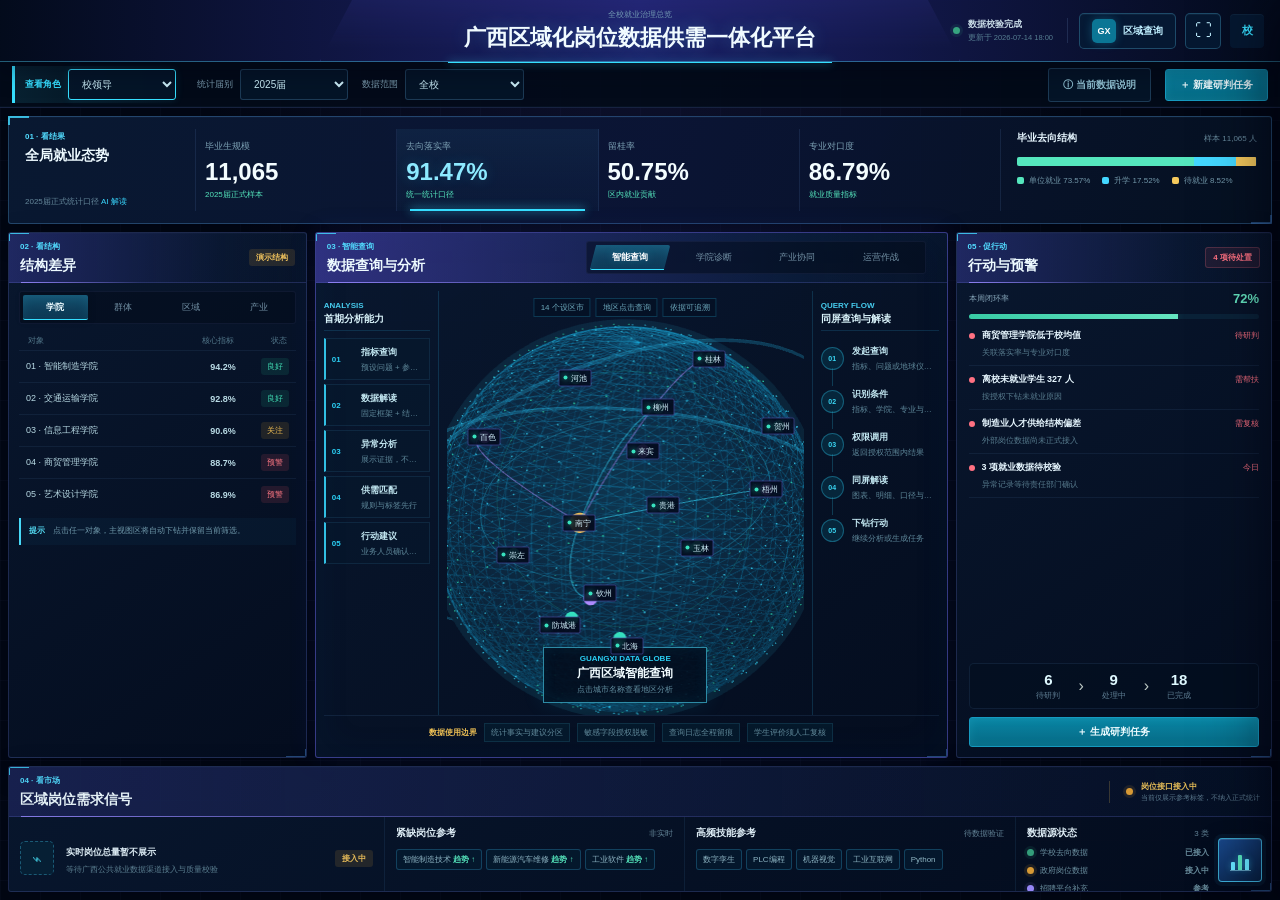
==== dashboard.html @ fe452501 "Add full dashboard prototype preview" ====
<!doctype html>
<html lang="zh-CN">
<head>
  <meta charset="UTF-8">
  <meta name="viewport" content="width=device-width, initial-scale=1">
  <meta name="description" content="广西区域化岗位数据供需一体化平台原型">
  <title>广西区域化岗位数据供需一体化平台</title>
  <link rel="stylesheet" href="v2.css">
  <link rel="stylesheet" href="tech-dashboard.css">
</head>
<body>
  <div id="app" class="app-shell" data-role="leader">
    <section class="app-main">
      <header class="topbar">
        <div class="page-identity">
          <div>
            <p id="breadcrumb">全校就业治理总览</p>
            <h1 id="pageTitle">广西区域化岗位数据供需一体化平台</h1>
          </div>
        </div>
        <div class="topbar-actions">
          <div class="sync-state"><i class="status-dot verified"></i><span>数据校验完成<small>更新于 2026-07-14 18:00</small></span></div>
          <button class="ai-trigger" id="aiOpen" title="定位广西区域智能查询"><span>GX</span>区域查询</button>
          <button class="icon-button" id="fullscreen" aria-label="全屏查看" title="全屏查看">⛶</button>
          <button class="avatar-button" title="当前账号：校级管理员">校</button>
        </div>
      </header>

      <section class="filterbar" aria-label="数据筛选">
        <label><span>查看角色</span><select id="roleSelect">
          <option value="leader">校领导</option><option value="college">二级学院</option>
          <option value="industry">工信部门</option><option value="hr">人社部门</option>
          <option value="career">就业处</option><option value="student">学生</option>
        </select></label>
        <label><span>统计届别</span><select id="periodSelect"><option>2025届</option><option>2024届</option><option>近三届</option></select></label>
        <label><span>数据范围</span><select id="scopeSelect"><option>全校</option><option>智能制造学院</option><option>交通运输学院</option><option>信息工程学院</option></select></label>
        <div class="filter-spacer"></div>
        <button class="ghost-button" id="dataInfo"><span aria-hidden="true">ⓘ</span> 当前数据说明</button>
        <button class="primary-button compact" id="createTaskTop"><span aria-hidden="true">＋</span> 新建研判任务</button>
      </section>

      <main class="dashboard" id="dashboard">
        <section class="summary-band" aria-labelledby="summaryTitle">
          <div class="band-heading">
            <div><span class="step-label">01 · 看结果</span><h2 id="summaryTitle">全局就业态势</h2></div>
            <p>2025届正式统计口径 <button class="inline-action" data-ai="解读全校就业态势">AI 解读</button></p>
          </div>
          <div class="metric-grid" id="metricGrid"></div>
          <div class="destination-block" id="destinationBlock">
            <div class="mini-heading"><b>毕业去向结构</b><span>样本 11,065 人</span></div>
            <div class="stacked-bar" aria-label="单位就业73.57%，升学17.52%，待就业8.52%">
              <i class="employment" style="width:73.57%"></i><i class="study" style="width:17.52%"></i><i class="waiting" style="width:8.52%"></i>
            </div>
            <div class="legend"><span><i class="employment"></i>单位就业 73.57%</span><span><i class="study"></i>升学 17.52%</span><span><i class="waiting"></i>待就业 8.52%</span></div>
          </div>
        </section>

        <section class="content-grid">
          <aside class="structure-panel panel" aria-labelledby="structureTitle">
            <div class="panel-heading"><div><span class="step-label">02 · 看结构</span><h2 id="structureTitle">结构差异</h2></div><span class="data-badge pending-badge">演示结构</span></div>
            <div class="segmented" id="structureTabs" role="tablist">
              <button class="active" data-structure="college">学院</button><button data-structure="group">群体</button>
              <button data-structure="region">区域</button><button data-structure="industry">产业</button>
            </div>
            <div class="list-caption"><span>对象</span><span>核心指标</span><span>状态</span></div>
            <div id="structureList" class="structure-list"></div>
            <div class="panel-note"><span>提示</span> 点击任一对象，主视图区将自动下钻并保留当前筛选。</div>
          </aside>

          <section class="diagnosis-panel panel" aria-labelledby="stageTitle">
            <div class="panel-heading diagnosis-heading">
              <div><span class="step-label" id="stageStepLabel">03 · 智能查询</span><h2 id="stageTitle">数据查询与分析</h2></div>
              <div class="segmented stage-tabs" id="stageTabs" role="tablist">
                <button class="active" data-stage="globe">智能查询</button><button data-stage="college">学院诊断</button><button data-stage="industry">产业协同</button><button data-stage="operation">运营作战</button>
              </div>
            </div>
            <div id="stageContent" class="stage-content"></div>
          </section>

          <aside class="action-panel panel" aria-labelledby="actionTitle">
            <div class="panel-heading"><div><span class="step-label">05 · 促行动</span><h2 id="actionTitle">行动与预警</h2></div><span class="risk-count">4 项待处置</span></div>
            <div class="alert-summary"><span>本周闭环率</span><b>72%</b><div><i style="width:72%"></i></div></div>
            <div id="alertList" class="alert-list"></div>
            <div class="task-flow" aria-label="任务状态"><div><b>6</b><span>待研判</span></div><i>›</i><div><b>9</b><span>处理中</span></div><i>›</i><div><b>18</b><span>已完成</span></div></div>
            <button class="primary-button full" id="createTask"><span aria-hidden="true">＋</span> 生成研判任务</button>
          </aside>
        </section>

        <section class="market-band panel" aria-labelledby="marketTitle">
          <div class="panel-heading market-heading">
            <div><span class="step-label">04 · 看市场</span><h2 id="marketTitle">区域岗位需求信号</h2></div>
            <div class="pending-message"><i class="status-dot pending"></i><span>岗位接口接入中<small>当前仅展示参考标签，不纳入正式统计</small></span></div>
          </div>
          <div class="market-content">
            <div class="market-empty">
              <span class="empty-icon" aria-hidden="true">⌁</span>
              <div><b>实时岗位总量暂不展示</b><p>等待广西公共就业数据渠道接入与质量校验</p></div>
              <span class="data-badge pending-badge">接入中</span>
            </div>
            <div class="market-module">
              <div class="mini-heading"><b>紧缺岗位参考</b><span>非实时</span></div>
              <div class="job-tags"><button data-job="智能制造技术">智能制造技术 <b>趋势 ↑</b></button><button data-job="新能源汽车维修">新能源汽车维修 <b>趋势 ↑</b></button><button data-job="工业软件">工业软件 <b>趋势 ↑</b></button></div>
            </div>
            <div class="market-module">
              <div class="mini-heading"><b>高频技能参考</b><span>待数据验证</span></div>
              <div class="skill-tags"><button data-ai="分析数字孪生技能需求">数字孪生</button><button data-ai="分析PLC编程技能需求">PLC编程</button><button data-ai="分析机器视觉技能需求">机器视觉</button><button data-ai="分析工业互联网技能需求">工业互联网</button><button data-ai="分析Python技能需求">Python</button></div>
            </div>
            <div class="source-list">
              <div class="mini-heading"><b>数据源状态</b><span>3 类</span></div>
              <p><span><i class="status-dot verified"></i>学校去向数据</span><b>已接入</b></p>
              <p><span><i class="status-dot pending"></i>政府岗位数据</span><b>接入中</b></p>
              <p><span><i class="status-dot reference"></i>招聘平台补充</span><b>参考</b></p>
            </div>
          </div>
        </section>
      </main>
    </section>

    <button class="insight-fab" id="insightFab" type="button" aria-label="打开数据透视 AI" aria-expanded="false" aria-controls="aiDrawer" title="数据透视 AI">
      <span class="insight-fab-icon" aria-hidden="true"><i></i><i></i><i></i></span>
    </button>

    <aside class="drawer ai-drawer" id="aiDrawer" aria-hidden="true">
      <div class="drawer-head"><div class="ai-mark">AI</div><div><h2>智能研判助手</h2><p>基于授权数据查询、解释与定位</p></div><button class="icon-button plain" id="aiClose" aria-label="关闭" title="关闭">×</button></div>
      <div class="ai-context"><span>当前上下文</span><b id="aiContext">2025届 · 全校 · 校领导</b></div>
      <div class="quick-questions">
        <button data-question="全校就业态势是否健康？">全校态势</button><button data-question="哪些学院低于目标？">学院差异</button>
        <button data-question="广西重点产业人才贡献如何？">产业贡献</button><button data-question="分析专业与岗位能力差距">能力差距</button>
      </div>
      <div class="ai-answer" id="aiAnswer"><div class="answer-empty"><span>⌘</span><b>选择一个问题开始研判</b><p>回答将同步呈现统计事实、分析建议与可信依据。</p></div></div>
      <div class="evidence hidden" id="evidence">
        <div><h3>可信依据</h3><span class="data-badge verified-badge">可追溯</span></div>
        <dl><dt>数据来源</dt><dd>2025届就业质量数据</dd><dt>统计周期</dt><dd>截至 2026-07-14</dd><dt>样本范围</dt><dd>全校毕业生 11,065 人</dd><dt>指标口径</dt><dd>毕业去向落实率</dd></dl>
      </div>
      <div class="ai-compose"><textarea id="aiInput" rows="2" placeholder="输入指标、学院、专业或时间范围"></textarea><button id="aiSend" aria-label="发送问题" title="发送问题">↑</button></div>
      <p class="ai-disclaimer">AI 仅提供辅助研判；涉及学生评价、预警和教学调整须由责任人员复核。</p>
    </aside>

    <div class="drawer-backdrop" id="drawerBackdrop"></div>

    <dialog class="modal" id="taskModal">
      <form method="dialog" id="taskForm">
        <div class="modal-head"><div><span class="step-label">ACTION LOOP</span><h2>新建研判任务</h2></div><button class="icon-button plain" value="cancel" aria-label="关闭">×</button></div>
        <div class="modal-body">
          <label class="field full-field"><span>任务标题</span><input id="taskTitle" required value="商贸管理学院就业风险复核"></label>
          <label class="field"><span>任务类型</span><select><option>学院督导</option><option>学生帮扶</option><option>企业拓岗</option><option>教学研判</option></select></label>
          <label class="field"><span>责任单位</span><select><option>商贸管理学院</option><option>就业处</option><option>教务处</option><option>智能制造学院</option></select></label>
          <label class="field"><span>优先级</span><select><option>高</option><option>中</option><option>低</option></select></label>
          <label class="field"><span>完成期限</span><input type="date" value="2026-07-22"></label>
          <label class="field full-field"><span>研判依据</span><textarea rows="4">当前落实率 88.7%，低于校均 2.77 个百分点；专业对口度低于校均 7.19 个百分点。请复核未就业原因及专业岗位匹配情况。</textarea></label>
          <div class="review-note full-field"><b>人工确认要求</b><p>任务派发前请核验统计口径、责任单位和涉及学生的授权范围。</p></div>
        </div>
        <div class="modal-actions"><button class="ghost-button" value="cancel">取消</button><button class="primary-button" id="submitTask" value="default">确认并生成</button></div>
      </form>
    </dialog>

    <dialog class="modal dictionary-modal" id="dictionaryModal">
      <form method="dialog">
        <div class="modal-head"><div><span class="step-label">DATA GOVERNANCE</span><h2>指标口径与数据状态</h2></div><button class="icon-button plain" value="cancel" aria-label="关闭">×</button></div>
        <div class="dictionary-table" role="table">
          <div class="dictionary-row header"><span>指标/数据域</span><span>当前口径</span><span>来源</span><span>状态</span></div>
          <div class="dictionary-row"><b>毕业去向落实率</b><span>已落实人数 / 毕业生总数</span><span>2025届就业质量数据</span><em class="verified-badge">已接入</em></div>
          <div class="dictionary-row"><b>留桂率</b><span>广西区内就业人数 / 单位就业人数</span><span>就业去向与地区编码</span><em class="verified-badge">已接入</em></div>
          <div class="dictionary-row"><b>专业对口度</b><span>就业岗位与所学专业相关占比</span><span>就业质量调查</span><em class="verified-badge">已接入</em></div>
          <div class="dictionary-row"><b>实时岗位总量</b><span>有效期内去重在招岗位</span><span>广西公共就业数据渠道</span><em class="pending-badge">接入中</em></div>
        </div>
        <div class="modal-actions"><button class="primary-button" value="cancel">知道了</button></div>
      </form>
    </dialog>

    <div class="toast" id="toast" role="status" aria-live="polite"></div>
  </div>
  <script src="vendor/three.min.js"></script>
  <script src="v2.js"></script>
</body>
</html>
---- v2.css ----
:root {
  --ink: #15231f;
  --muted: #687873;
  --faint: #94a29e;
  --canvas: #f3f6f4;
  --surface: #ffffff;
  --surface-alt: #f7f9f8;
  --line: #dfe6e2;
  --line-strong: #cbd6d1;
  --forest: #123c32;
  --forest-2: #1d5647;
  --green: #25866c;
  --green-soft: #e7f4ef;
  --blue: #3377c5;
  --blue-soft: #eaf2fb;
  --amber: #c88120;
  --amber-soft: #fff5df;
  --risk: #c84e42;
  --risk-soft: #fff0ed;
  --violet: #7464b8;
  --shadow: 0 8px 24px rgba(18, 60, 50, .06);
}

* { box-sizing: border-box; }
html { min-width: 320px; background: var(--canvas); }
body { margin: 0; color: var(--ink); background: var(--canvas); font-family: "PingFang SC", "Microsoft YaHei", "Noto Sans CJK SC", Arial, sans-serif; letter-spacing: 0; }
button, select, input, textarea { font: inherit; letter-spacing: 0; }
button { color: inherit; }
button:focus-visible, select:focus-visible, input:focus-visible, textarea:focus-visible { outline: 3px solid rgba(51, 119, 197, .2); outline-offset: 1px; }

.app-shell { min-height: 100vh; display: grid; grid-template-columns: 224px minmax(0, 1fr); background: var(--canvas); }
.sidebar { position: sticky; top: 0; z-index: 20; height: 100vh; display: flex; flex-direction: column; color: #eaf2ef; background: var(--forest); border-right: 1px solid rgba(255,255,255,.06); }
.brand { height: 82px; display: flex; align-items: center; gap: 11px; padding: 0 18px; border-bottom: 1px solid rgba(255,255,255,.09); }
.brand-mark { width: 38px; height: 38px; display: grid; place-items: center; flex: 0 0 auto; border: 1px solid rgba(255,255,255,.26); border-radius: 7px; background: #f2f6f2; color: var(--forest); font-family: serif; font-weight: 800; font-size: 19px; }
.brand-copy { min-width: 0; }
.brand-copy strong { display: block; white-space: nowrap; font-size: 14px; font-weight: 650; }
.brand-copy small { display: block; margin-top: 4px; color: #91aaa3; white-space: nowrap; font-size: 9px; }
.workspace-nav { padding: 18px 10px; }
.nav-item { position: relative; width: 100%; height: 44px; display: flex; align-items: center; gap: 12px; padding: 0 12px; margin: 2px 0; border: 0; border-radius: 6px; background: transparent; color: #a9bdb7; cursor: pointer; text-align: left; font-size: 12px; }
.nav-item:hover { background: rgba(255,255,255,.06); color: white; }
.nav-item.active { background: rgba(255,255,255,.1); color: white; font-weight: 600; }
.nav-item.active i { position: absolute; right: 0; width: 3px; height: 22px; border-radius: 2px 0 0 2px; background: #5fc4a7; }
.nav-icon { width: 22px; height: 22px; display: grid; place-items: center; color: #91b9ae; font-size: 17px; }
.nav-item.active .nav-icon { color: #70d2b5; }
.sidebar-meta { margin-top: auto; padding: 16px 14px 18px; border-top: 1px solid rgba(255,255,255,.08); }
.source-health { display: grid; grid-template-columns: 1fr auto; gap: 9px 8px; padding: 11px; border: 1px solid rgba(255,255,255,.09); border-radius: 6px; background: rgba(0,0,0,.08); font-size: 9px; }
.source-health span { display: flex; align-items: center; gap: 6px; color: #a8bbb5; }
.source-health b { color: #dbe8e4; font-weight: 500; }
.sidebar-link { width: 100%; display: flex; justify-content: space-between; padding: 11px 2px 7px; border: 0; background: transparent; color: #b9cac5; cursor: pointer; font-size: 10px; }
.sidebar-meta > p { margin: 7px 2px 0; color: #6f8d84; font-size: 8px; }

.app-main { min-width: 0; }
.topbar { height: 68px; display: flex; align-items: center; padding: 0 24px; border-bottom: 1px solid var(--line); background: rgba(255,255,255,.96); }
.page-identity { display: flex; align-items: center; min-width: 0; }
.page-identity p { margin: 0 0 4px; color: var(--faint); font-size: 9px; }
.page-identity h1 { margin: 0; font-size: 18px; font-weight: 650; }
.mobile-menu { display: none; width: 34px; height: 34px; margin-right: 10px; border: 1px solid var(--line); border-radius: 5px; background: white; }
.topbar-actions { margin-left: auto; display: flex; align-items: center; gap: 9px; }
.sync-state { display: flex; align-items: center; gap: 8px; padding-right: 14px; margin-right: 2px; border-right: 1px solid var(--line); }
.sync-state span { font-size: 9px; font-weight: 600; }
.sync-state small { display: block; margin-top: 2px; color: var(--faint); font-weight: 400; }
.status-dot { width: 7px; height: 7px; display: inline-block; flex: 0 0 auto; border-radius: 50%; }
.status-dot.verified { background: #36a47f; box-shadow: 0 0 0 3px rgba(54,164,127,.12); }
.status-dot.pending { background: #e0a037; box-shadow: 0 0 0 3px rgba(224,160,55,.12); }
.status-dot.reference { background: var(--violet); box-shadow: 0 0 0 3px rgba(116,100,184,.12); }
.ai-trigger { height: 36px; display: flex; align-items: center; gap: 7px; padding: 0 12px; border: 1px solid #c9d8d2; border-radius: 5px; background: #f4f8f6; color: var(--forest); cursor: pointer; font-size: 10px; font-weight: 600; }
.ai-trigger:hover { border-color: #8fb2a7; background: var(--green-soft); }
.ai-trigger span, .ai-mark { display: grid; place-items: center; width: 24px; height: 24px; border-radius: 5px; background: var(--forest); color: white; font-size: 9px; font-weight: 700; }
.icon-button { width: 36px; height: 36px; border: 1px solid var(--line); border-radius: 5px; background: white; color: #5b6c66; cursor: pointer; font-size: 17px; }
.icon-button:hover { background: var(--surface-alt); border-color: var(--line-strong); }
.icon-button.plain { border: 0; background: transparent; }
.avatar-button { width: 34px; height: 34px; border: 0; border-radius: 50%; background: #e9eee9; color: var(--forest); cursor: pointer; font-size: 11px; font-weight: 700; }

.filterbar { min-height: 52px; display: flex; align-items: center; gap: 14px; padding: 8px 24px; border-bottom: 1px solid var(--line); background: #fafcfb; }
.filterbar label { display: flex; align-items: center; gap: 7px; color: var(--muted); font-size: 9px; }
.filterbar select, .field select, .field input, .field textarea { border: 1px solid var(--line-strong); border-radius: 5px; background: white; color: var(--ink); }
.filterbar select { min-width: 108px; height: 31px; padding: 0 28px 0 9px; font-size: 10px; }
.filter-spacer { flex: 1; }
.ghost-button, .primary-button { min-height: 34px; padding: 0 14px; border-radius: 5px; cursor: pointer; font-size: 10px; font-weight: 600; }
.ghost-button { border: 1px solid var(--line-strong); background: white; color: #52635e; }
.ghost-button:hover { background: var(--surface-alt); }
.primary-button { border: 1px solid var(--forest); background: var(--forest); color: white; }
.primary-button:hover { background: var(--forest-2); }
.primary-button.compact { min-height: 32px; }
.primary-button.full { width: calc(100% - 28px); margin: auto 14px 14px; }

.dashboard { padding: 16px 18px 26px; }
.dashboard.student-view .summary-band { grid-template-columns: 170px minmax(0, 1fr); }
.dashboard.student-view .structure-panel, .dashboard.student-view .action-panel { display: none; }
.dashboard.student-view .content-grid { grid-template-columns: minmax(0, 1fr); }
.summary-band { display: grid; grid-template-columns: 170px minmax(560px, 1fr) 280px; align-items: stretch; gap: 12px; padding: 16px; border: 1px solid var(--line); border-radius: 7px; background: var(--surface); box-shadow: var(--shadow); }
.band-heading { display: flex; flex-direction: column; justify-content: space-between; padding: 2px 6px 2px 2px; }
.step-label { display: block; margin-bottom: 5px; color: var(--green); font-size: 8px; font-weight: 700; }
.band-heading h2, .panel-heading h2, .modal-head h2 { margin: 0; font-size: 14px; font-weight: 650; }
.band-heading > p { margin: 0; color: var(--faint); font-size: 8px; line-height: 1.7; }
.inline-action { padding: 0; border: 0; background: transparent; color: var(--blue); cursor: pointer; font-size: 8px; }
.metric-grid { display: grid; grid-template-columns: repeat(4, minmax(120px,1fr)); border-left: 1px solid var(--line); }
.metric { position: relative; min-width: 0; padding: 5px 13px; border: 0; border-right: 1px solid var(--line); background: white; text-align: left; cursor: pointer; }
.metric::after { content: ""; position: absolute; left: 13px; right: 13px; bottom: 0; height: 2px; background: transparent; }
.metric:hover, .metric.active { background: #fbfdfc; }
.metric.active::after { background: var(--green); }
.metric small { display: block; color: var(--muted); font-size: 9px; }
.metric strong { display: block; margin: 8px 0 7px; font-family: "DIN Alternate", "Arial Narrow", Arial, sans-serif; font-size: 25px; line-height: 1; font-weight: 700; }
.metric em { display: block; overflow: hidden; color: var(--faint); white-space: nowrap; text-overflow: ellipsis; font-size: 8px; font-style: normal; }
.metric.active em { color: var(--green); }
.destination-block { padding: 2px 0 2px 8px; }
.mini-heading { display: flex; align-items: center; justify-content: space-between; gap: 10px; }
.mini-heading b { font-size: 10px; font-weight: 650; }
.mini-heading span { color: var(--faint); font-size: 8px; }
.stacked-bar { height: 9px; display: flex; margin: 17px 0 12px; overflow: hidden; border-radius: 2px; background: #edf1ef; }
.stacked-bar i { height: 100%; }
.employment { background: var(--green); }
.study { background: var(--blue); }
.waiting { background: var(--amber); }
.legend { display: flex; flex-wrap: wrap; gap: 8px 12px; color: var(--muted); font-size: 8px; }
.legend span { display: flex; align-items: center; }
.legend i { width: 7px; height: 7px; margin-right: 5px; border-radius: 2px; }

.content-grid { display: grid; grid-template-columns: 286px minmax(480px, 1fr) 292px; gap: 12px; margin-top: 12px; }
.panel { min-width: 0; border: 1px solid var(--line); border-radius: 7px; background: var(--surface); box-shadow: var(--shadow); }
.panel-heading { min-height: 58px; display: flex; align-items: center; padding: 12px 14px; border-bottom: 1px solid var(--line); }
.panel-heading > :last-child { margin-left: auto; }
.data-badge, .verified-badge, .pending-badge { display: inline-flex; align-items: center; width: max-content; padding: 3px 7px; border-radius: 3px; font-size: 8px; font-style: normal; font-weight: 600; }
.verified-badge { color: #27745e; background: var(--green-soft); }
.pending-badge { color: #a86d16; background: var(--amber-soft); }
.segmented { display: grid; grid-template-columns: repeat(4,1fr); gap: 3px; margin: 10px 12px; padding: 3px; border-radius: 5px; background: #edf1ef; }
.segmented button { height: 28px; padding: 0 7px; border: 0; border-radius: 4px; background: transparent; color: var(--muted); cursor: pointer; font-size: 9px; }
.segmented button:hover { color: var(--ink); }
.segmented button.active { background: white; color: var(--forest); box-shadow: 0 1px 4px rgba(18,60,50,.12); font-weight: 600; }
.list-caption, .structure-row { display: grid; grid-template-columns: minmax(0,1fr) 58px 46px; align-items: center; gap: 7px; }
.list-caption { margin: 0 12px; padding: 3px 7px 7px; color: var(--faint); font-size: 8px; }
.list-caption span:nth-child(n+2) { text-align: right; }
.structure-list { padding: 0 12px; }
.structure-row { width: 100%; min-height: 39px; padding: 0 7px; border: 0; border-top: 1px solid #edf1ef; background: white; cursor: pointer; text-align: left; font-size: 9px; }
.structure-row:hover { background: var(--surface-alt); }
.structure-row span:first-child { overflow: hidden; white-space: nowrap; text-overflow: ellipsis; font-weight: 500; }
.structure-row span:nth-child(2) { text-align: right; font-family: Arial, sans-serif; font-weight: 650; }
.structure-row em { justify-self: end; padding: 3px 6px; border-radius: 3px; font-size: 8px; font-style: normal; }
.structure-row em.good { color: #27745e; background: var(--green-soft); }
.structure-row em.warn { color: #a86d16; background: var(--amber-soft); }
.structure-row em.risk { color: #af4036; background: var(--risk-soft); }
.panel-note { margin: 12px; padding: 9px 10px; border-left: 2px solid #9eb9af; background: #f6f9f7; color: var(--muted); font-size: 8px; line-height: 1.6; }
.panel-note span { margin-right: 6px; color: var(--forest); font-weight: 650; }

.diagnosis-panel { min-height: 440px; }
.diagnosis-heading { gap: 12px; }
.stage-tabs { width: 270px; grid-template-columns: repeat(3,1fr); margin: 0 0 0 auto; }
.stage-content { min-height: 380px; padding: 12px; }
.diagnosis-grid { min-height: 354px; display: grid; grid-template-columns: minmax(300px, 1.25fr) minmax(210px,.75fr); grid-template-rows: 1fr 1fr; gap: 10px; }
.diagnostic-module { min-width: 0; padding: 12px; border: 1px solid var(--line); border-radius: 5px; background: #fbfcfb; }
.diagnostic-module.primary { grid-row: span 2; }
.module-heading { display: flex; align-items: center; justify-content: space-between; gap: 10px; margin-bottom: 11px; }
.module-heading b { font-size: 10px; }
.module-heading span { color: var(--faint); font-size: 8px; }
.diag-table { width: 100%; border-collapse: collapse; table-layout: fixed; font-size: 8px; }
.diag-table th { height: 29px; color: var(--faint); text-align: right; font-weight: 500; }
.diag-table th:first-child, .diag-table td:first-child { width: 34%; text-align: left; }
.diag-table td { height: 38px; border-top: 1px solid #e9eeeb; text-align: right; }
.diag-table tr { cursor: pointer; }
.diag-table tbody tr:hover { background: #f1f7f4; }
.diag-table .positive { color: var(--green); font-weight: 700; }
.diag-table .negative { color: var(--risk); font-weight: 700; }
.bar-list { display: grid; gap: 10px; }
.bar-row > div:first-child { display: flex; justify-content: space-between; margin-bottom: 5px; font-size: 8px; }
.bar-row b { font-family: Arial, sans-serif; font-size: 8px; }
.bar-track { height: 5px; overflow: hidden; border-radius: 2px; background: #e8eeeb; }
.bar-track i { display: block; height: 100%; background: var(--blue); }
.evidence-list { display: grid; gap: 7px; }
.evidence-item { padding: 8px 9px; border-left: 2px solid var(--green); background: #f3f8f6; }
.evidence-item.risk { border-color: var(--risk); background: #fff7f5; }
.evidence-item b { display: block; margin-bottom: 3px; font-size: 8px; }
.evidence-item p { margin: 0; color: var(--muted); font-size: 8px; line-height: 1.5; }
.supply-flow { position: relative; height: 275px; display: grid; grid-template-columns: repeat(4, 1fr); gap: 30px; padding-top: 16px; }
.flow-column { position: relative; z-index: 2; display: flex; flex-direction: column; justify-content: space-around; }
.flow-column > b { position: absolute; top: -14px; color: var(--faint); font-size: 8px; font-weight: 500; }
.flow-node { padding: 7px 8px; border: 1px solid #d9e4df; border-left: 3px solid var(--green); border-radius: 4px; background: white; font-size: 8px; }
.flow-node strong { display: block; margin-top: 3px; font-family: Arial, sans-serif; font-size: 11px; }
.flow-column:nth-child(2) .flow-node { border-left-color: var(--blue); }
.flow-column:nth-child(3) .flow-node { border-left-color: var(--violet); }
.flow-column:nth-child(4) .flow-node { border-left-color: var(--amber); }
.flow-lines { position: absolute; inset: 18px 0 0; width: 100%; height: calc(100% - 18px); z-index: 1; }
.flow-lines path { fill: none; stroke: rgba(37,134,108,.2); stroke-width: 10; }
.funnel { display: flex; flex-direction: column; align-items: center; gap: 5px; padding: 17px 0 4px; }
.funnel div { height: 38px; display: flex; align-items: center; justify-content: center; color: white; clip-path: polygon(4% 0,96% 0,89% 100%,11% 100%); font-size: 8px; }
.funnel div b { margin-right: 8px; font-size: 10px; }

.action-panel { min-height: 440px; display: flex; flex-direction: column; }
.risk-count { padding: 4px 7px; border-radius: 3px; color: var(--risk); background: var(--risk-soft); font-size: 8px; font-weight: 600; }
.alert-summary { display: grid; grid-template-columns: 1fr auto; align-items: center; gap: 8px; margin: 12px 14px 5px; color: var(--muted); font-size: 8px; }
.alert-summary b { color: var(--green); font: 700 13px Arial, sans-serif; }
.alert-summary > div { grid-column: 1 / -1; height: 5px; overflow: hidden; border-radius: 3px; background: #e9eeeb; }
.alert-summary i { display: block; height: 100%; background: var(--green); }
.alert-list { padding: 2px 14px; }
.alert-item { width: 100%; padding: 10px 0; border: 0; border-bottom: 1px solid #edf1ef; background: transparent; cursor: pointer; text-align: left; }
.alert-item:hover b { color: var(--blue); }
.alert-item > div { display: flex; align-items: center; gap: 7px; }
.alert-item .alert-dot { width: 6px; height: 6px; flex: 0 0 auto; border-radius: 50%; background: var(--risk); }
.alert-item b { overflow: hidden; white-space: nowrap; text-overflow: ellipsis; font-size: 9px; font-weight: 600; }
.alert-item em { margin-left: auto; color: var(--risk); white-space: nowrap; font-size: 8px; font-style: normal; }
.alert-item p { margin: 5px 0 0 13px; color: var(--faint); font-size: 8px; }
.task-flow { display: flex; align-items: center; justify-content: center; gap: 9px; margin: auto 14px 13px; padding: 10px 5px; border-radius: 5px; background: var(--surface-alt); }
.task-flow div { min-width: 42px; text-align: center; }
.task-flow b { display: block; font: 700 15px Arial, sans-serif; }
.task-flow span { display: block; margin-top: 2px; color: var(--faint); font-size: 8px; }
.task-flow > i { color: #bdc9c4; font-style: normal; }

.market-band { margin-top: 12px; box-shadow: var(--shadow); }
.market-heading { min-height: 56px; }
.pending-message { display: flex; align-items: center; gap: 8px; padding-left: 16px; border-left: 1px solid var(--line); }
.pending-message span { color: var(--amber); font-size: 8px; font-weight: 600; }
.pending-message small { display: block; margin-top: 2px; color: var(--faint); font-weight: 400; }
.market-content { display: grid; grid-template-columns: 1.25fr 1fr 1.1fr .85fr; }
.market-content > div { min-width: 0; min-height: 112px; padding: 14px; border-right: 1px solid var(--line); }
.market-content > div:last-child { border-right: 0; }
.market-empty { display: flex; align-items: center; gap: 12px; }
.empty-icon { width: 34px; height: 34px; display: grid; place-items: center; flex: 0 0 auto; border: 1px dashed #b9c7c1; border-radius: 5px; background: #f5f8f6; color: #789087; font-size: 18px; }
.market-empty > div { min-width: 0; flex: 1; }
.market-empty b { font-size: 9px; }
.market-empty p { margin: 5px 0 0; color: var(--faint); font-size: 8px; line-height: 1.5; }
.job-tags, .skill-tags { display: flex; flex-wrap: wrap; gap: 6px; margin-top: 14px; }
.job-tags button, .skill-tags button, .quick-questions button { padding: 6px 8px; border: 1px solid var(--line); border-radius: 4px; background: var(--surface-alt); color: #52635e; cursor: pointer; font-size: 8px; }
.job-tags button:hover, .skill-tags button:hover { border-color: #a8bbb4; background: white; }
.job-tags b { color: var(--green); font-weight: 600; }
.source-list p { display: flex; justify-content: space-between; align-items: center; margin: 10px 0 0; color: var(--muted); font-size: 8px; }
.source-list p span { display: flex; align-items: center; gap: 6px; }
.source-list p b { font-weight: 600; }

.drawer { position: fixed; z-index: 50; top: 0; right: 0; bottom: 0; width: min(430px, 100vw); display: flex; flex-direction: column; padding: 20px; border-left: 1px solid var(--line); background: white; box-shadow: -20px 0 50px rgba(18,60,50,.14); transform: translateX(105%); transition: transform .24s ease; }
.drawer.open { transform: translateX(0); }
.drawer-head { display: flex; align-items: center; gap: 10px; padding-bottom: 16px; border-bottom: 1px solid var(--line); }
.drawer-head h2 { margin: 0; font-size: 15px; }
.drawer-head p { margin: 3px 0 0; color: var(--faint); font-size: 8px; }
.drawer-head button { margin-left: auto; }
.ai-context { display: flex; align-items: center; justify-content: space-between; margin: 14px 0 10px; padding: 9px 10px; background: var(--surface-alt); color: var(--faint); font-size: 8px; }
.ai-context b { color: var(--forest); font-weight: 600; }
.quick-questions { display: flex; flex-wrap: wrap; gap: 6px; }
.quick-questions button:hover { border-color: #9fb8af; color: var(--forest); background: var(--green-soft); }
.ai-answer { min-height: 170px; max-height: 310px; margin-top: 14px; padding: 15px; overflow: auto; border: 1px solid var(--line); border-left: 3px solid var(--green); border-radius: 5px; background: #fbfdfc; }
.answer-empty { display: grid; place-items: center; padding: 22px 10px; text-align: center; }
.answer-empty > span { width: 34px; height: 34px; display: grid; place-items: center; margin-bottom: 10px; border-radius: 5px; background: var(--green-soft); color: var(--green); }
.answer-empty b { font-size: 10px; }
.answer-empty p { margin: 6px 0 0; color: var(--faint); font-size: 8px; }
.answer-section + .answer-section { margin-top: 13px; padding-top: 12px; border-top: 1px solid var(--line); }
.answer-section > span { color: var(--green); font-size: 8px; font-weight: 700; }
.answer-section.suggestion > span { color: var(--amber); }
.answer-section p { margin: 6px 0 0; color: #465852; font-size: 10px; line-height: 1.7; }
.answer-loading { display: flex; align-items: center; gap: 9px; color: var(--muted); font-size: 9px; }
.answer-loading i { width: 14px; height: 14px; border: 2px solid #dce8e3; border-top-color: var(--green); border-radius: 50%; animation: spin .7s linear infinite; }
@keyframes spin { to { transform: rotate(360deg); } }
.evidence { margin-top: 10px; padding: 12px; border: 1px solid var(--line); border-radius: 5px; }
.evidence.hidden { display: none; }
.evidence > div { display: flex; justify-content: space-between; align-items: center; }
.evidence h3 { margin: 0; font-size: 10px; }
.evidence dl { display: grid; grid-template-columns: 66px 1fr; gap: 7px; margin: 12px 0 0; font-size: 8px; }
.evidence dt { color: var(--faint); }
.evidence dd { margin: 0; color: #42534e; }
.ai-compose { display: flex; align-items: flex-end; gap: 7px; margin-top: auto; padding-top: 14px; }
.ai-compose textarea { flex: 1; min-height: 48px; resize: none; padding: 9px 10px; border: 1px solid var(--line-strong); border-radius: 5px; color: var(--ink); font-size: 10px; }
.ai-compose button { width: 38px; height: 38px; border: 0; border-radius: 5px; background: var(--forest); color: white; cursor: pointer; }
.ai-disclaimer { margin: 8px 0 0; color: var(--faint); font-size: 7px; line-height: 1.5; }
.drawer-backdrop { position: fixed; z-index: 45; inset: 0; background: rgba(13,34,28,.24); opacity: 0; pointer-events: none; transition: opacity .2s ease; }
.drawer-backdrop.open { opacity: 1; pointer-events: auto; }

.modal { width: min(620px, calc(100vw - 28px)); max-height: calc(100vh - 32px); padding: 0; overflow: auto; border: 0; border-radius: 7px; box-shadow: 0 24px 80px rgba(18,60,50,.24); }
.modal::backdrop { background: rgba(13,34,28,.34); }
.modal-head { min-height: 66px; display: flex; align-items: center; padding: 14px 18px; border-bottom: 1px solid var(--line); }
.modal-head button { margin-left: auto; }
.modal-body { display: grid; grid-template-columns: 1fr 1fr; gap: 14px; padding: 18px; }
.field { display: grid; gap: 6px; color: var(--muted); font-size: 9px; }
.field input, .field select, .field textarea { width: 100%; min-height: 36px; padding: 8px 10px; resize: vertical; font-size: 10px; }
.full-field { grid-column: 1 / -1; }
.review-note { padding: 11px 12px; border-left: 3px solid var(--amber); background: var(--amber-soft); }
.review-note b { font-size: 9px; }
.review-note p { margin: 4px 0 0; color: #856433; font-size: 8px; line-height: 1.5; }
.modal-actions { display: flex; justify-content: flex-end; gap: 8px; padding: 13px 18px; border-top: 1px solid var(--line); background: var(--surface-alt); }
.dictionary-modal { width: min(780px, calc(100vw - 28px)); }
.dictionary-table { padding: 14px 18px 18px; }
.dictionary-row { display: grid; grid-template-columns: 1.05fr 1.6fr 1.2fr 64px; align-items: center; gap: 10px; min-height: 46px; padding: 7px 9px; border-bottom: 1px solid var(--line); font-size: 8px; }
.dictionary-row.header { min-height: 32px; background: var(--surface-alt); color: var(--faint); }
.dictionary-row b { font-size: 8px; }
.dictionary-row em { justify-self: start; }
.toast { position: fixed; z-index: 80; left: 50%; bottom: 24px; max-width: calc(100vw - 30px); padding: 10px 14px; border-radius: 5px; background: #173e34; color: white; box-shadow: 0 12px 32px rgba(18,60,50,.22); opacity: 0; pointer-events: none; transform: translate(-50%, 10px); transition: .2s; font-size: 9px; }
.toast.show { opacity: 1; transform: translate(-50%, 0); }

@media (max-width: 1280px) {
  .app-shell { grid-template-columns: 202px minmax(0,1fr); }
  .brand { padding: 0 13px; }
  .brand-copy strong { font-size: 12px; }
  .dashboard { padding-left: 12px; padding-right: 12px; }
  .summary-band { grid-template-columns: 140px minmax(500px,1fr) 240px; }
  .content-grid { grid-template-columns: 252px minmax(450px,1fr) 258px; }
  .metric { padding-left: 9px; padding-right: 9px; }
  .metric strong { font-size: 22px; }
}

@media (max-width: 1050px) {
  .app-shell { display: block; }
  .sidebar { position: fixed; left: 0; z-index: 60; transform: translateX(-105%); width: 224px; transition: transform .2s ease; box-shadow: 12px 0 35px rgba(18,60,50,.2); }
  .sidebar.open { transform: translateX(0); }
  .mobile-menu { display: block; }
  .summary-band { grid-template-columns: 150px 1fr; }
  .destination-block { grid-column: 1 / -1; display: grid; grid-template-columns: 150px 1fr; align-items: center; gap: 15px; padding-top: 10px; border-top: 1px solid var(--line); }
  .destination-block .stacked-bar { margin: 0; }
  .destination-block .legend { grid-column: 2; }
  .content-grid { grid-template-columns: 265px minmax(0,1fr); }
  .action-panel { grid-column: 1 / -1; min-height: 0; }
  .alert-list { display: grid; grid-template-columns: 1fr 1fr; gap: 0 18px; }
  .task-flow { margin-top: 14px; }
  .market-content { grid-template-columns: 1fr 1fr; }
  .market-content > div:nth-child(2) { border-right: 0; }
  .market-content > div:nth-child(n+3) { border-top: 1px solid var(--line); }
}

@media (max-width: 760px) {
  .topbar { height: 60px; padding: 0 12px; }
  .page-identity p { display: none; }
  .page-identity h1 { max-width: 48vw; overflow: hidden; white-space: nowrap; text-overflow: ellipsis; font-size: 14px; }
  .sync-state, .avatar-button, #fullscreen { display: none; }
  .ai-trigger { width: 36px; padding: 0; justify-content: center; font-size: 0; }
  .filterbar { padding: 8px 12px; gap: 8px; overflow-x: auto; }
  .filterbar label { flex: 0 0 auto; }
  .filterbar label > span { display: none; }
  .filterbar select { min-width: 92px; }
  .filter-spacer, .filterbar .ghost-button, .filterbar .primary-button { display: none; }
  .dashboard { padding: 10px 10px 22px; }
  .summary-band { display: block; padding: 12px; }
  .dashboard.student-view .summary-band { display: block; }
  .band-heading { display: flex; flex-direction: row; align-items: flex-end; margin-bottom: 12px; }
  .metric-grid { grid-template-columns: 1fr 1fr; border-top: 1px solid var(--line); }
  .metric { min-height: 84px; border-bottom: 1px solid var(--line); }
  .destination-block { display: block; margin-top: 12px; }
  .destination-block .stacked-bar { margin: 13px 0 9px; }
  .content-grid { display: block; }
  .content-grid > * + * { margin-top: 10px; }
  .diagnosis-panel { min-height: 0; }
  .diagnosis-heading { display: block; }
  .stage-tabs { width: 100%; margin: 10px 0 0; }
  .stage-content { min-height: 0; }
  .diagnosis-grid { display: block; min-height: 0; }
  .diagnostic-module + .diagnostic-module { margin-top: 9px; }
  .diagnostic-module.primary { overflow-x: auto; }
  .diag-table { min-width: 470px; }
  .supply-flow { min-width: 620px; }
  .action-panel { min-height: 0; }
  .alert-list { display: block; }
  .market-heading { align-items: flex-start; gap: 10px; }
  .pending-message { max-width: 55%; }
  .market-content { display: block; }
  .market-content > div { border-right: 0; border-top: 1px solid var(--line); }
  .market-content > div:first-child { border-top: 0; }
  .modal-body { grid-template-columns: 1fr; }
  .full-field { grid-column: 1; }
  .dictionary-row { grid-template-columns: 1fr; gap: 4px; padding: 11px 9px; }
  .dictionary-row.header { display: none; }
}

@media (prefers-reduced-motion: reduce) {
  *, *::before, *::after { scroll-behavior: auto !important; animation-duration: .01ms !important; transition-duration: .01ms !important; }
}
---- tech-dashboard.css ----
:root {
  --ink: #d9f5ff;
  --muted: #7fa6ba;
  --faint: #557c92;
  --canvas: #03101f;
  --surface: #061a2d;
  --surface-alt: #08233a;
  --line: rgba(35, 156, 210, .34);
  --line-strong: rgba(45, 197, 241, .62);
  --forest: #06324b;
  --forest-2: #0a4664;
  --green: #2ee5b5;
  --green-soft: rgba(27, 198, 156, .13);
  --blue: #28cfff;
  --blue-soft: rgba(40, 207, 255, .12);
  --amber: #f5c24d;
  --amber-soft: rgba(245, 194, 77, .13);
  --risk: #ff6b78;
  --risk-soft: rgba(255, 107, 120, .13);
  --violet: #b289ff;
  --shadow: inset 0 0 24px rgba(9, 92, 137, .1), 0 0 18px rgba(2, 13, 28, .36);
}

html, body { background: #020b16; color: var(--ink); }
body {
  background:
    linear-gradient(rgba(75, 95, 196, .055) 1px, transparent 1px),
    linear-gradient(90deg, rgba(75, 95, 196, .055) 1px, transparent 1px),
    radial-gradient(circle at 50% -18%, rgba(84, 71, 204, .28), transparent 48%),
    #020b16;
  background-size: 34px 34px, 34px 34px, auto, auto;
}

button, select, input, textarea { color-scheme: dark; }
.app-shell { display: block; background: transparent; --role-accent: #36dfff; --role-soft: rgba(54, 223, 255, .11); }
#app[data-role="college"] { --role-accent: #b38cff; --role-soft: rgba(179, 140, 255, .12); }
#app[data-role="industry"] { --role-accent: #31e4ad; --role-soft: rgba(49, 228, 173, .11); }
#app[data-role="hr"] { --role-accent: #f4c14f; --role-soft: rgba(244, 193, 79, .12); }
#app[data-role="career"] { --role-accent: #ff8b62; --role-soft: rgba(255, 139, 98, .12); }
#app[data-role="student"] { --role-accent: #f28fca; --role-soft: rgba(242, 143, 202, .12); }
.sidebar { background: #031729; border-right-color: rgba(43, 190, 240, .26); box-shadow: 8px 0 24px rgba(0, 5, 15, .28); }
.brand { border-bottom-color: rgba(46, 205, 255, .24); }
.brand-mark { border-color: rgba(52, 218, 255, .7); background: rgba(14, 74, 104, .72); color: #7ceaff; box-shadow: inset 0 0 12px rgba(38, 205, 255, .2), 0 0 12px rgba(38, 205, 255, .12); font-family: Arial, sans-serif; font-size: 12px; }
.brand-copy strong { color: #e4faff; }
.brand-copy small, .sidebar-meta > p { color: #587f91; }
.nav-item { color: #7196aa; }
.nav-item:hover, .nav-item.active { background: rgba(18, 101, 142, .22); color: #e5fbff; }
.nav-item.active { box-shadow: inset 0 0 14px rgba(34, 205, 255, .08); }
.nav-item.active i { background: var(--blue); box-shadow: 0 0 10px var(--blue); }
.nav-icon, .nav-item.active .nav-icon { color: #5ddfff; }
.source-health { border-color: rgba(46, 205, 255, .18); background: rgba(1, 11, 22, .25); }
.source-health b, .sidebar-link { color: #9cc8d7; }

.topbar {
  position: relative;
  border-bottom: 1px solid rgba(70, 209, 246, .5);
  background: linear-gradient(90deg, rgba(4, 21, 42, .98), rgba(34, 45, 124, .96), rgba(4, 21, 42, .98));
  box-shadow: 0 4px 18px rgba(0, 12, 28, .45), inset 0 -1px rgba(74, 224, 255, .12);
}
.topbar::after { content: ""; position: absolute; left: 31%; right: 31%; bottom: -2px; height: 2px; background: var(--role-accent); box-shadow: 0 0 12px var(--role-accent); }
.page-identity p { color: #5f9bb3; }
.page-identity h1 { color: #e4faff; text-shadow: 0 0 14px rgba(65, 220, 255, .35); }
.sync-state { border-right-color: rgba(51, 161, 201, .26); }
.sync-state span { color: #b7d8e3; }
.sync-state small { color: #577f92; }
.ai-trigger, .icon-button, .avatar-button { border-color: rgba(46, 194, 237, .36); background: rgba(7, 42, 64, .76); color: #bfefff; }
.ai-trigger:hover, .icon-button:hover { border-color: #38d8ff; background: rgba(10, 72, 100, .82); box-shadow: 0 0 12px rgba(40, 207, 255, .15); }
.ai-trigger span, .ai-mark { background: #0b7695; color: white; box-shadow: 0 0 10px rgba(45, 213, 255, .25); }

.filterbar { border-bottom-color: rgba(33, 127, 169, .32); background: rgba(3, 20, 35, .94); }
.filterbar label { color: #668fa3; }
.filterbar label:first-child { min-height: 32px; padding: 3px 7px 3px 10px; border-left: 2px solid var(--role-accent); background: var(--role-soft); box-shadow: inset 0 0 12px var(--role-soft); }
.filterbar label:first-child > span { color: var(--role-accent); font-weight: 700; }
.filterbar label:first-child select { border-color: var(--role-accent); box-shadow: 0 0 9px var(--role-soft); }
.filterbar select, .field select, .field input, .field textarea, .ai-compose textarea { border-color: rgba(43, 156, 202, .4); background: #061b2d; color: #cbeef8; }
.ghost-button { border-color: rgba(43, 156, 202, .4); background: #061b2d; color: #8fc0d1; }
.ghost-button:hover { background: #092a42; }
.primary-button { border-color: #169ac0; background: #087594; color: #effcff; box-shadow: inset 0 0 10px rgba(77, 229, 255, .13); }
.primary-button:hover { background: #0a8bab; box-shadow: 0 0 12px rgba(40, 207, 255, .2); }

.summary-band, .panel {
  position: relative;
  border-color: rgba(94, 111, 229, .52);
  background: linear-gradient(145deg, rgba(7, 29, 55, .98), rgba(5, 18, 39, .98));
  box-shadow: var(--shadow);
}
.summary-band::before, .panel::before { content: ""; position: absolute; z-index: 3; top: -1px; left: -1px; width: 22px; height: 8px; border-top: 2px solid #3cddff; border-left: 2px solid #3cddff; pointer-events: none; }
.summary-band::after, .panel::after { content: ""; position: absolute; z-index: 3; right: -1px; bottom: -1px; width: 22px; height: 8px; border-right: 2px solid #1c8ebb; border-bottom: 2px solid #1c8ebb; pointer-events: none; }
.step-label { color: #4cddff; text-shadow: 0 0 8px rgba(55, 219, 255, .25); }
.band-heading h2, .panel-heading h2, .modal-head h2 { color: #dff8ff; }
.band-heading > p, .mini-heading span, .module-heading span { color: #5f869a; }
.inline-action { color: #39d8ff; }
.metric-grid { border-left-color: rgba(45, 141, 179, .28); }
.metric { border-right-color: rgba(45, 141, 179, .28); background: transparent; }
.metric:hover, .metric.active { background: rgba(13, 65, 91, .2); }
.metric::after { box-shadow: 0 0 10px transparent; }
.metric.active::after { background: #35dcff; box-shadow: 0 0 10px #28cfff; }
#app .metric.active::after { background: var(--role-accent); box-shadow: 0 0 10px var(--role-accent); }
.metric small { color: #7da2b5; }
.metric strong { color: #eaffff; text-shadow: 0 0 13px rgba(50, 218, 255, .22); }
.metric em, .metric.active em { color: #45d9ba; }
.stacked-bar, .bar-track, .alert-summary > div { background: #0b2b40; }
.legend { color: #7398aa; }
.panel-heading { position: relative; border-bottom-color: rgba(93, 108, 224, .4); background: linear-gradient(90deg, rgba(48, 54, 143, .64), rgba(8, 40, 66, .22)); }
.panel-heading::after { content: ""; position: absolute; left: 12px; right: 45%; bottom: -1px; height: 1px; background: linear-gradient(90deg, #8c7dff, transparent); }
.data-badge, .verified-badge { color: #4be3bc; background: rgba(30, 188, 147, .13); }
.pending-badge { color: #f2c45d; background: rgba(238, 176, 55, .13); }
.segmented { background: rgba(1, 14, 25, .44); }
.segmented button { color: #648da2; }
.segmented button:hover { color: #d9f7ff; }
.segmented button.active { background: rgba(14, 89, 120, .64); color: #dffaff; box-shadow: inset 0 0 12px rgba(43, 208, 255, .1), 0 0 8px rgba(0,0,0,.2); }
#app .segmented button.active { border-bottom: 1px solid var(--role-accent); box-shadow: inset 0 0 12px var(--role-soft), 0 0 8px rgba(0,0,0,.2); }
.stage-tabs { width: 340px; grid-template-columns: repeat(4, 1fr); }
.stage-tabs button { clip-path: polygon(8% 0, 100% 0, 92% 100%, 0 100%); }
.list-caption { color: #52778a; }
.structure-row { border-top-color: rgba(41, 118, 150, .2); background: transparent; color: #b9dbe5; }
.structure-row:hover { background: rgba(12, 69, 95, .24); }
.structure-row em.good { color: #40ddb4; background: rgba(34, 195, 151, .12); }
.structure-row em.warn { color: #f3c054; background: rgba(232, 171, 47, .12); }
.structure-row em.risk { color: #ff7884; background: rgba(255, 92, 108, .12); }
.panel-note { border-left-color: #32cfea; background: rgba(11, 60, 82, .22); color: #7099ab; }
.panel-note span { color: #54dcf4; }
.diagnostic-module { border-color: rgba(41, 139, 179, .28); background: rgba(3, 20, 34, .52); }
.diag-table th { color: #52778a; }
.diag-table td { border-top-color: rgba(42, 116, 147, .2); color: #abd0db; }
.diag-table tbody tr:hover { background: rgba(12, 71, 98, .24); }
.diag-table .positive { color: #32deb0; }
.diag-table .negative { color: #ff7480; }
.bar-track i { background: linear-gradient(90deg, #1585d2, #2fe3e6); box-shadow: 0 0 7px rgba(47, 227, 230, .26); }
.evidence-item { border-left-color: #25ddb0; background: rgba(21, 139, 110, .09); }
.evidence-item.risk { border-left-color: #ff6978; background: rgba(201, 65, 78, .08); }
.evidence-item p { color: #6e95a7; }
.flow-node { border-color: rgba(44, 158, 199, .3); border-left-color: #27ddb0; background: #071f33; color: #9cc7d5; }
.flow-lines path { stroke: rgba(38, 198, 227, .18); }
.globe-view { height: 100%; min-height: 0; display: grid; grid-template-columns: minmax(108px, .58fr) minmax(300px, 1.8fr) minmax(118px, .64fr); grid-template-rows: minmax(0, 1fr) 34px; gap: 0 8px; overflow: hidden; }
.globe-rail { min-width: 0; padding: 5px 0; }
.capability-rail { border-right: 1px solid rgba(43, 156, 202, .22); padding-right: 8px; }
.process-rail { border-left: 1px solid rgba(43, 156, 202, .22); padding-left: 8px; }
.globe-rail-title { height: 35px; display: flex; flex-direction: column; justify-content: center; border-bottom: 1px solid rgba(43, 156, 202, .2); }
.globe-rail-title span { color: #258eb1; font-size: 7px; font-weight: 700; }
.globe-rail-title b { margin-top: 2px; color: #cceef7; font-size: 9px; }
.capability-list { display: grid; gap: 4px; padding-top: 7px; }
.capability-list button { min-width: 0; min-height: 42px; display: grid; grid-template-columns: 23px minmax(0,1fr); align-items: center; gap: 6px; padding: 5px 6px; border: 1px solid rgba(41, 145, 183, .22); border-left: 2px solid #22bfe8; background: rgba(5, 35, 54, .46); color: #9dc9d7; cursor: pointer; text-align: left; }
.capability-list button:hover { border-color: rgba(57, 216, 255, .56); background: rgba(9, 72, 97, .42); box-shadow: inset 0 0 12px rgba(37, 203, 243, .08); }
.capability-list button > i { color: #2bcff4; font: 700 8px Arial, sans-serif; font-style: normal; }
.capability-list button span, .process-rail li span { min-width: 0; }
.capability-list b, .process-rail li b { display: block; color: #c2e7f1; font-size: 8px; }
.capability-list small, .process-rail li small { display: block; margin-top: 3px; overflow: hidden; color: #5e8799; white-space: nowrap; text-overflow: ellipsis; font-size: 7px; }
.globe-center { position: relative; min-width: 0; min-height: 250px; overflow: hidden; }
.globe-center::before { content: ""; position: absolute; inset: 6% 3%; border-radius: 50%; background: radial-gradient(circle, rgba(26, 186, 230, .12), rgba(4, 35, 57, .03) 55%, transparent 72%); pointer-events: none; }
#globeCanvas { position: absolute; inset: 0; width: 100%; height: 100%; cursor: pointer; }
.region-label-layer { position: absolute; z-index: 5; inset: 0; pointer-events: none; }
.region-label { position: absolute; display: flex; align-items: center; gap: 3px; padding: 2px 4px; transform: translate(-50%, -50%); border: 1px solid rgba(129, 119, 255, .42); border-radius: 2px; background: rgba(4, 17, 38, .82); color: #d6f4ff; box-shadow: 0 0 8px rgba(103, 103, 255, .18); cursor: pointer; pointer-events: auto; white-space: nowrap; font-size: 7px; transition: opacity .15s ease, border-color .15s ease, background .15s ease; }
.region-label i { width: 4px; height: 4px; border-radius: 50%; background: #38e2be; box-shadow: 0 0 6px #38e2be; }
.region-label:hover, .region-label.active { z-index: 2; border-color: #64e7ff; background: rgba(39, 44, 121, .92); color: white; }
.region-label.is-hidden { opacity: 0; pointer-events: none; }
.globe-orbit { position: absolute; z-index: 2; left: 50%; top: 49%; border: 1px solid rgba(53, 215, 255, .24); border-radius: 50%; pointer-events: none; }
.globe-orbit-one { width: 82%; aspect-ratio: 1.8; transform: translate(-50%, -50%) rotate(-9deg); }
.globe-orbit-two { width: 72%; aspect-ratio: 1; transform: translate(-50%, -50%) rotate(55deg); border-color: rgba(46, 229, 181, .14); }
.globe-entry { position: absolute; z-index: 4; left: 50%; bottom: 12px; min-width: 164px; padding: 6px 14px 7px; transform: translateX(-50%); border: 1px solid rgba(50, 212, 246, .58); background: rgba(2, 21, 36, .84); color: #dcf9ff; cursor: pointer; box-shadow: 0 0 18px rgba(35, 203, 241, .13), inset 0 0 12px rgba(35, 203, 241, .08); text-align: center; }
.globe-entry:hover { border-color: #55e5ff; background: rgba(6, 65, 85, .9); }
.globe-entry span { display: block; color: #2bcff4; font: 700 7px Arial, sans-serif; }
.globe-entry b { display: block; margin-top: 2px; font-size: 11px; }
.globe-entry small { display: block; margin-top: 2px; color: #638ea0; font-size: 7px; }
.globe-signals { position: absolute; z-index: 3; left: 50%; top: 7px; display: flex; gap: 5px; transform: translateX(-50%); white-space: nowrap; }
.globe-signals span { padding: 3px 6px; border: 1px solid rgba(43, 178, 217, .25); background: rgba(4, 31, 49, .6); color: #6eaabc; font-size: 7px; }
.process-rail ol { margin: 0; padding: 6px 0 0; list-style: none; }
.process-rail li { position: relative; min-height: 43px; display: grid; grid-template-columns: 25px minmax(0,1fr); align-items: center; gap: 6px; }
.process-rail li:not(:last-child)::after { content: ""; position: absolute; left: 11px; top: 31px; bottom: -6px; width: 1px; background: rgba(44, 188, 223, .25); }
.process-rail li > i { width: 23px; height: 23px; display: grid; place-items: center; border: 1px solid rgba(44, 188, 223, .38); border-radius: 50%; background: #06263b; color: #3ad7f4; font: 700 7px Arial, sans-serif; font-style: normal; }
.globe-boundary { grid-column: 1 / -1; display: flex; align-items: center; justify-content: center; gap: 7px; border-top: 1px solid rgba(43, 156, 202, .22); color: #60899a; white-space: nowrap; }
.globe-boundary b { color: #f1c255; font-size: 8px; }
.globe-boundary span { padding: 3px 6px; border: 1px solid rgba(51, 139, 172, .2); background: rgba(5, 35, 53, .5); font-size: 7px; }
.alert-item { border-bottom-color: rgba(42, 116, 147, .2); }
.alert-item:hover b { color: #46ddff; }
.alert-item p { color: #587c8e; }
.task-flow { background: rgba(3, 20, 34, .6); }
.task-flow b { color: #dff9ff; }
.market-content > div { border-right-color: rgba(42, 160, 211, .24); }
.market-empty p { color: #5e8395; }
.empty-icon { border-color: rgba(58, 189, 223, .4); background: rgba(7, 52, 73, .36); color: #45d8ee; }
.job-tags button, .skill-tags button, .quick-questions button { border-color: rgba(44, 152, 195, .34); background: rgba(7, 41, 62, .7); color: #94bdcb; }
.job-tags button:hover, .skill-tags button:hover, .quick-questions button:hover { border-color: #33d5f8; background: rgba(10, 74, 99, .7); color: #e3fbff; }
.source-list p { color: #7197a7; }

.drawer, .modal { border-color: rgba(45, 197, 241, .5); background: #04182a; color: #d9f5ff; box-shadow: -20px 0 50px rgba(0, 5, 15, .65); }
.drawer-head, .modal-head, .modal-actions { border-color: rgba(42, 160, 211, .3); }
.drawer-head p, .ai-disclaimer { color: #597f91; }
.ai-context, .modal-actions { background: #061f34; }
.ai-context b { color: #4ee3ff; }
.ai-answer, .evidence { border-color: rgba(43, 156, 202, .38); background: rgba(4, 26, 43, .76); }
.conversation-thread { display: grid; gap: 9px; }
.chat-bubble { max-width: 92%; padding: 9px 10px; border: 1px solid rgba(91, 107, 217, .32); background: rgba(27, 34, 91, .3); }
.chat-bubble.user { justify-self: end; border-color: rgba(47, 207, 242, .32); background: rgba(14, 91, 117, .3); }
.chat-bubble.assistant { justify-self: start; border-left: 2px solid #917fff; }
.chat-bubble > span { color: #61dcf6; font-size: 7px; font-weight: 700; }
.chat-bubble.assistant > span { color: #b9a8ff; }
.chat-bubble p { margin: 5px 0 0; color: #afd0dc; font-size: 9px; line-height: 1.65; }
.answer-section p, .evidence dd { color: #9fc3cf; }
.answer-empty p, .evidence dt { color: #5d8496; }
.dictionary-row { border-bottom-color: rgba(42, 116, 147, .24); }
.dictionary-row.header { background: #08243a; }
.review-note { background: rgba(218, 153, 42, .11); }
.drawer-backdrop { background: rgba(0, 7, 16, .62); }
.toast { background: #075778; border: 1px solid rgba(69, 218, 255, .45); }

.insight-fab {
  position: fixed;
  z-index: 44;
  right: 18px;
  bottom: 18px;
  width: 44px;
  height: 44px;
  display: grid;
  place-items: center;
  padding: 0;
  border: 1px solid rgba(78, 220, 255, .68);
  border-radius: 4px;
  background: linear-gradient(145deg, rgba(25, 74, 142, .96), rgba(7, 30, 62, .98));
  color: #eafcff;
  box-shadow: 0 0 0 4px rgba(54, 190, 235, .06), 0 8px 24px rgba(0, 5, 22, .48), inset 0 1px rgba(191, 244, 255, .14);
  cursor: pointer;
  transition: border-color .18s ease, background .18s ease, box-shadow .18s ease, transform .18s ease;
}
.insight-fab::before {
  content: "数据透视 AI";
  position: absolute;
  right: calc(100% + 9px);
  top: 50%;
  width: max-content;
  padding: 5px 8px;
  transform: translate(5px, -50%);
  border: 1px solid rgba(77, 162, 205, .34);
  border-radius: 3px;
  background: rgba(3, 15, 32, .96);
  color: #cceff8;
  box-shadow: 0 6px 18px rgba(0, 4, 18, .32);
  opacity: 0;
  pointer-events: none;
  white-space: nowrap;
  font-size: 9px;
  transition: opacity .16s ease, transform .16s ease;
}
.insight-fab:hover {
  border-color: #72e8ff;
  background: linear-gradient(145deg, rgba(38, 105, 181, .98), rgba(8, 44, 82, .98));
  box-shadow: 0 0 0 4px rgba(54, 213, 255, .08), 0 8px 28px rgba(0, 7, 25, .58), 0 0 16px rgba(52, 207, 246, .2);
  transform: translateY(-2px);
}
.insight-fab:hover::before, .insight-fab:focus-visible::before { opacity: 1; transform: translate(0, -50%); }
.insight-fab:focus-visible { outline: 2px solid #8ceeff; outline-offset: 3px; }
.insight-fab[aria-expanded="true"] { opacity: 0; pointer-events: none; }
.insight-fab-icon { width: 21px; height: 21px; display: flex; align-items: flex-end; justify-content: center; gap: 3px; border-bottom: 1px solid rgba(169, 238, 255, .5); }
.insight-fab-icon i { width: 4px; display: block; border-radius: 1px 1px 0 0; background: #66e7ff; box-shadow: 0 0 6px rgba(69, 218, 255, .45); }
.insight-fab-icon i:nth-child(1) { height: 8px; }
.insight-fab-icon i:nth-child(2) { height: 15px; background: #58e4bd; }
.insight-fab-icon i:nth-child(3) { height: 11px; }

@media (min-width: 1051px) {
  html, body { height: 100%; overflow: hidden; }
  .app-shell { height: 100vh; min-height: 680px; display: block; }
  .sidebar { height: 100vh; }
  .brand { height: 64px; justify-content: center; padding: 0; }
  .brand-mark { width: 38px; height: 38px; }
  .brand-copy, .nav-item > span:not(.nav-icon), .sidebar-link, .sidebar-meta > p { display: none; }
  .workspace-nav { padding: 12px 9px; }
  .nav-item { height: 48px; justify-content: center; padding: 0; }
  .nav-icon { width: 30px; font-size: 19px; }
  .source-health { display: flex; flex-direction: column; align-items: center; gap: 9px; padding: 10px 4px; }
  .source-health span { font-size: 0; }
  .source-health b { display: none; }
  .source-health .status-dot { width: 8px; height: 8px; }
  .topbar { height: 58px; padding: 0 16px; }
  .page-identity { position: absolute; left: 50%; transform: translateX(-50%); display: block; width: min(700px, 58vw); text-align: center; }
  .page-identity p { margin-bottom: 2px; font-size: 8px; }
  .page-identity h1 { font-size: 20px; white-space: nowrap; }
  .topbar-actions { position: relative; z-index: 2; }
  .filterbar { min-height: 44px; height: 44px; padding: 6px 12px; }
  .dashboard { height: calc(100vh - 102px); display: grid; grid-template-rows: 104px minmax(350px, 1fr) 126px; gap: 8px; padding: 8px; overflow: hidden; }
  .summary-band { grid-template-columns: 158px minmax(450px, 1fr) 240px; gap: 8px; padding: 11px 12px; border-radius: 3px; }
  .dashboard.student-view .summary-band { grid-template-columns: 158px minmax(0, 1fr); }
  .metric strong { margin: 7px 0 5px; font-size: 22px; }
  .stacked-bar { margin: 12px 0 9px; }
  .content-grid { grid-template-columns: minmax(220px, .85fr) minmax(400px, 1.8fr) minmax(230px, .9fr); gap: 8px; min-height: 0; margin-top: 0; }
  .panel { min-height: 0; height: 100%; border-radius: 3px; overflow: hidden; }
  .panel-heading { min-height: 48px; height: 48px; padding: 8px 11px; }
  .structure-panel { min-height: 0; }
  .segmented { margin: 8px 10px; }
  .segmented button { height: 25px; }
  .list-caption { padding-bottom: 4px; }
  .structure-list { padding: 0 10px; }
  .structure-row { min-height: 32px; }
  .panel-note { margin: 8px 10px; padding: 7px 8px; }
  .diagnosis-panel, .action-panel { min-height: 0; }
  .stage-content { min-height: 0; height: calc(100% - 48px); padding: 8px; }
  .diagnosis-grid { min-height: 0; height: 100%; gap: 7px; }
  .diagnostic-module { padding: 9px; overflow: hidden; }
  .module-heading { margin-bottom: 7px; }
  .diag-table th { height: 24px; }
  .diag-table td { height: 31px; }
  .bar-list { gap: 7px; }
  .evidence-list { gap: 5px; }
  .evidence-item { padding: 6px 7px; }
  .supply-flow { height: calc(100% - 20px); min-height: 230px; padding-top: 16px; }
  .alert-summary { margin: 8px 12px 3px; }
  .alert-list { padding: 0 12px; }
  .alert-item { padding: 7px 0; }
  .task-flow { margin: auto 12px 8px; padding: 7px 4px; }
  .primary-button.full { margin: 0 12px 10px; width: calc(100% - 24px); min-height: 30px; }
  .market-band { margin-top: 0; }
  .market-heading { min-height: 42px; height: 42px; }
  .market-content { height: calc(100% - 42px); }
  .market-content > div { min-height: 0; padding: 9px 11px; }
  .job-tags, .skill-tags { margin-top: 9px; gap: 4px; }
  .job-tags button, .skill-tags button { padding: 4px 6px; }
  .source-list p { margin-top: 7px; }
}

@media (min-width: 1051px) and (max-height: 760px) {
  .app-shell { min-height: 640px; }
  .dashboard { grid-template-rows: 98px minmax(328px, 1fr) 116px; }
  .panel-note { display: none; }
  .structure-row { min-height: 29px; }
  .diag-table td { height: 28px; }
  .evidence-item { padding: 5px 7px; }
  .capability-list button { min-height: 35px; }
  .process-rail li { min-height: 36px; }
  .process-rail li:not(:last-child)::after { top: 28px; bottom: -5px; }
  .globe-entry { bottom: 5px; }
  .market-content > div { padding-top: 7px; padding-bottom: 7px; }
}

@media (max-width: 1050px) {
  .app-shell { background: transparent; }
  .sidebar { background: #031729; }
  .topbar { background: #04192b; }
  .filterbar { background: #031525; }
  .summary-band, .panel { border-radius: 3px; }
  .market-content > div:nth-child(n+3) { border-top-color: rgba(42, 160, 211, .24); }
  .globe-view { min-height: 500px; grid-template-columns: 150px minmax(260px, 1fr) 160px; }
}

@media (max-width: 760px) {
  .page-identity h1 { max-width: 70vw; overflow: visible; white-space: normal; text-overflow: clip; font-size: 12px; line-height: 1.3; }
  .content-grid { display: flex; flex-direction: column; }
  .diagnosis-panel { order: -1; }
  .stage-tabs { width: 100%; grid-template-columns: repeat(2, 1fr); }
  .globe-view { min-height: 720px; display: grid; grid-template-columns: 1fr; grid-template-rows: 300px auto auto auto; gap: 8px; overflow: visible; }
  .globe-center { grid-row: 1; min-height: 300px; }
  .globe-rail { border: 1px solid rgba(43, 156, 202, .22); padding: 8px; }
  .capability-list { grid-template-columns: 1fr 1fr; }
  .process-rail ol { display: grid; grid-template-columns: 1fr 1fr; gap: 3px 8px; }
  .process-rail li:not(:last-child)::after { display: none; }
  .globe-boundary { grid-column: 1; flex-wrap: wrap; padding: 8px 0; white-space: normal; }
}

/* 2026 visual refinement: regional talent decision cockpit */
:root {
  --ink: #e7f7ff;
  --muted: #89a9bc;
  --faint: #5e7d92;
  --canvas: #020714;
  --surface: #071327;
  --surface-alt: #0a1c35;
  --line: rgba(92, 111, 195, .24);
  --line-strong: rgba(64, 193, 235, .42);
  --green: #55e6bd;
  --blue: #43d7ff;
  --amber: #f5c95c;
  --risk: #ff7182;
  --violet: #9b8cff;
  --shadow: inset 0 1px rgba(171, 196, 255, .025), 0 10px 32px rgba(0, 3, 15, .22);
}

html, body { background: #020714; }
body {
  background:
    linear-gradient(rgba(93, 111, 205, .035) 1px, transparent 1px),
    linear-gradient(90deg, rgba(93, 111, 205, .035) 1px, transparent 1px),
    radial-gradient(ellipse at 50% -12%, rgba(75, 72, 184, .2), transparent 50%),
    #020714;
  background-size: 40px 40px, 40px 40px, auto, auto;
}

.topbar {
  isolation: isolate;
  border-bottom-color: rgba(78, 208, 244, .42);
  background: linear-gradient(90deg, rgba(3, 11, 28, .99), rgba(28, 32, 104, .98) 50%, rgba(3, 11, 28, .99));
  box-shadow: 0 8px 26px rgba(0, 4, 18, .42);
}
.topbar::before {
  content: "";
  position: absolute;
  z-index: -1;
  inset: 0 25%;
  border-right: 1px solid rgba(118, 112, 255, .2);
  border-left: 1px solid rgba(118, 112, 255, .2);
  background: linear-gradient(180deg, rgba(100, 95, 242, .1), transparent 80%);
  clip-path: polygon(5% 0, 95% 0, 100% 100%, 0 100%);
}
.topbar::after { left: 35%; right: 35%; height: 1px; box-shadow: 0 0 9px var(--role-accent); }
.page-identity p { color: #7399b2; text-transform: uppercase; }
.page-identity h1 { color: #f0fbff; font-weight: 700; text-shadow: 0 0 18px rgba(77, 218, 255, .24); }
.sync-state { border-right-color: rgba(98, 131, 176, .24); }
.sync-state span { color: #c7dae5; }
.ai-trigger, .icon-button, .avatar-button {
  border-color: rgba(82, 181, 221, .32);
  background: rgba(6, 28, 53, .82);
  box-shadow: inset 0 1px rgba(160, 230, 255, .05);
}
.avatar-button { border-radius: 4px; color: var(--role-accent); }

.filterbar {
  border-bottom-color: rgba(84, 105, 178, .25);
  background: rgba(3, 11, 25, .9);
  box-shadow: inset 0 -1px rgba(80, 190, 231, .03);
}
.filterbar label { color: #7899ac; }
.filterbar label:first-child {
  border-left-width: 3px;
  background: linear-gradient(90deg, var(--role-soft), transparent);
  box-shadow: none;
}
.filterbar select, .field select, .field input, .field textarea, .ai-compose textarea, .ghost-button {
  border-color: rgba(73, 132, 176, .34);
  border-radius: 3px;
  background: rgba(5, 22, 42, .9);
}
.filterbar select:focus, .field input:focus, .field textarea:focus, .ai-compose textarea:focus {
  border-color: var(--role-accent);
  outline: 1px solid var(--role-soft);
}
.primary-button { border-radius: 3px; background: linear-gradient(180deg, #0985a4, #066984); }

.summary-band, .panel {
  border-color: rgba(87, 103, 181, .3);
  background: linear-gradient(145deg, rgba(9, 24, 48, .97), rgba(4, 13, 31, .98));
  box-shadow: var(--shadow);
}
.summary-band::before, .panel::before { width: 19px; height: 7px; border-color: rgba(66, 217, 255, .82); }
.summary-band::after, .panel::after { width: 19px; height: 7px; border-color: rgba(62, 121, 191, .54); }
.summary-band { border-color: rgba(76, 144, 205, .38); background: linear-gradient(110deg, rgba(9, 25, 50, .98), rgba(11, 21, 53, .97), rgba(5, 17, 34, .98)); }
.band-heading h2, .panel-heading h2, .modal-head h2 { color: #edfaff; font-weight: 680; }
.band-heading > p, .mini-heading span, .module-heading span { color: #66889b; }
.step-label { color: #52dcff; text-shadow: none; }

.metric-grid { border-left-color: rgba(74, 111, 164, .2); }
.metric { border-right-color: rgba(74, 111, 164, .2); }
.metric:hover { background: rgba(51, 93, 151, .1); }
.metric.active { background: linear-gradient(180deg, rgba(44, 118, 163, .13), rgba(28, 91, 133, .05)); }
.metric strong { color: #f3fdff; font-weight: 700; text-shadow: none; }
.metric.active strong { color: #8deaff; text-shadow: 0 0 14px rgba(56, 216, 255, .2); }
.metric em, .metric.active em { color: #55e6bd; }
.stacked-bar, .bar-track, .alert-summary > div { background: #0a2238; }

.panel-heading {
  border-bottom-color: rgba(89, 99, 191, .3);
  background: linear-gradient(90deg, rgba(53, 56, 148, .5), rgba(15, 32, 72, .22) 72%, transparent);
}
.panel-heading::after { right: 56%; background: linear-gradient(90deg, rgba(151, 136, 255, .88), transparent); }
.diagnosis-panel {
  border-color: rgba(102, 101, 230, .52);
  box-shadow: inset 0 0 38px rgba(29, 80, 148, .07), 0 0 28px rgba(41, 50, 163, .14);
}
.diagnosis-panel .panel-heading { background: linear-gradient(90deg, rgba(65, 61, 166, .68), rgba(15, 40, 82, .38) 76%, rgba(10, 28, 58, .18)); }
.segmented { border: 1px solid rgba(83, 99, 168, .13); border-radius: 3px; background: rgba(2, 10, 24, .5); }
.segmented button { border-radius: 2px; color: #7290a4; }
.segmented button.active { background: linear-gradient(180deg, rgba(25, 99, 132, .8), rgba(12, 61, 91, .75)); color: #edfbff; }
#app .segmented button.active { border-bottom-color: var(--role-accent); }
.stage-tabs button.active { color: #fff; text-shadow: 0 0 10px rgba(72, 219, 255, .25); }

.structure-row, .alert-item { border-color: rgba(67, 100, 143, .16); }
.structure-row:hover { background: rgba(40, 91, 127, .16); }
.panel-note { border-left-color: #48d9f8; background: rgba(18, 67, 95, .16); }
.risk-count { border: 1px solid rgba(255, 113, 130, .22); background: rgba(255, 88, 108, .09); }
.alert-summary b { color: #65e5c0; }
.alert-summary i { background: linear-gradient(90deg, #38cba5, #65e5c0); box-shadow: 0 0 8px rgba(85, 230, 189, .18); }
.task-flow { border: 1px solid rgba(79, 117, 165, .16); background: rgba(3, 14, 30, .5); }

.globe-center::before { inset: 4% 1%; background: radial-gradient(circle, rgba(31, 165, 224, .13), rgba(36, 58, 137, .04) 58%, transparent 73%); }
.globe-rail-title span { color: #46cbed; }
.globe-rail-title b { color: #d9f3fa; }
.capability-list button { border-color: rgba(55, 126, 169, .17); border-left-color: #31bfe3; background: rgba(5, 25, 46, .45); }
.capability-list button:hover { background: rgba(10, 62, 88, .44); }
.region-label { border-color: rgba(119, 115, 239, .4); background: rgba(4, 11, 29, .9); box-shadow: 0 0 7px rgba(79, 110, 225, .15); }
.region-label:hover, .region-label.active { border-color: #68e5ff; background: rgba(37, 43, 120, .94); box-shadow: 0 0 12px rgba(80, 213, 255, .24); }
.globe-entry { border-color: rgba(72, 213, 247, .62); background: rgba(3, 14, 31, .9); box-shadow: 0 0 22px rgba(31, 190, 228, .12), inset 0 0 14px rgba(35, 203, 241, .07); }
.globe-entry b { color: #f1fcff; }
.globe-signals span { background: rgba(3, 17, 36, .7); }
.globe-boundary { border-top-color: rgba(66, 114, 160, .18); }

.market-band { opacity: .96; }
.market-heading { background: linear-gradient(90deg, rgba(45, 50, 128, .42), rgba(11, 31, 64, .14)); }
.market-content > div { border-right-color: rgba(54, 105, 151, .18); }
.market-content > .source-list { padding-right: 62px; }
.pending-message { border-left-color: rgba(245, 201, 92, .22); }
.pending-message span { color: #f5c95c; }
.job-tags button, .skill-tags button, .quick-questions button { border-radius: 3px; background: rgba(6, 28, 50, .72); }

.drawer, .modal {
  border-color: rgba(83, 191, 229, .48);
  background: linear-gradient(155deg, #071a30, #030d20 72%);
  box-shadow: -24px 0 64px rgba(0, 2, 13, .76);
}
.drawer-head { margin: -20px -20px 0; padding: 16px 20px; background: linear-gradient(90deg, rgba(55, 55, 145, .5), rgba(5, 24, 47, .22)); }
.ai-context { margin-right: -20px; margin-left: -20px; padding-right: 20px; padding-left: 20px; border-bottom: 1px solid rgba(77, 108, 165, .2); background: rgba(4, 18, 37, .76); }
.ai-answer, .evidence { border-color: rgba(70, 119, 173, .28); background: rgba(4, 18, 36, .72); }
.chat-bubble { border-radius: 3px; }
.chat-bubble.assistant { border-color: rgba(130, 114, 255, .28); border-left-color: #9a8cff; background: rgba(35, 35, 99, .28); }
.chat-bubble.user { border-color: rgba(55, 202, 236, .3); background: rgba(11, 78, 104, .26); }

@media (min-width: 1051px) {
  .topbar { height: 62px; }
  .page-identity h1 { font-size: 22px; }
  .page-identity p { margin-bottom: 3px; font-size: 8px; }
  .filterbar { min-height: 46px; height: 46px; }
  .dashboard { height: calc(100vh - 108px); grid-template-rows: 108px minmax(350px, 1fr) 126px; }
  .summary-band { grid-template-columns: 164px minmax(450px, 1fr) 248px; padding: 12px 14px; }
  .metric strong { font-size: 24px; }
  .panel-heading { min-height: 50px; height: 50px; }
  .stage-content { height: calc(100% - 50px); }
  .globe-rail-title span { font-size: 8px; }
  .globe-rail-title b { font-size: 10px; }
  .capability-list b, .process-rail li b { font-size: 9px; }
  .capability-list small, .process-rail li small, .globe-signals span, .globe-boundary span { font-size: 8px; }
  .region-label { font-size: 8px; }
  .globe-entry span, .globe-entry small { font-size: 8px; }
  .globe-entry b { font-size: 12px; }
  .drawer { width: min(460px, 100vw); }
}

@media (max-width: 760px) {
  .topbar { height: 64px; background: linear-gradient(90deg, #050d20, #15194f 52%, #050d20); }
  .topbar::before { inset: 0 10%; }
  .topbar::after { left: 24%; right: 24%; }
  .page-identity { flex: 1; justify-content: center; text-align: center; }
  .page-identity h1 { max-width: none; font-size: 13px; line-height: 1.35; }
  .topbar-actions { position: absolute; right: 11px; }
  .filterbar { scrollbar-width: none; }
  .filterbar::-webkit-scrollbar { display: none; }
  .filterbar label:first-child { min-height: 34px; }
  .dashboard { padding-top: 10px; }
  .summary-band { background: linear-gradient(155deg, rgba(9, 26, 52, .98), rgba(6, 14, 35, .98)); }
  .metric { min-height: 86px; }
  .metric strong { font-size: 23px; }
  .panel-heading { min-height: 52px; }
  .diagnosis-heading { padding-bottom: 9px; }
  .stage-tabs { border-color: rgba(97, 106, 211, .2); }
  .globe-view { min-height: 748px; grid-template-rows: 316px auto auto auto; }
  .globe-center { min-height: 316px; }
  .region-label { font-size: 8px; }
  .globe-entry { bottom: 7px; }
  .globe-rail { border-color: rgba(74, 107, 163, .2); }
  .capability-list b, .process-rail li b { font-size: 9px; }
  .capability-list small, .process-rail li small { font-size: 8px; }
  .drawer-head { margin-top: -20px; }
  .insight-fab { right: 13px; bottom: 13px; width: 42px; height: 42px; }
  .insight-fab::before { display: none; }
  .market-content > .source-list { padding-right: 62px; padding-bottom: 58px; }
}
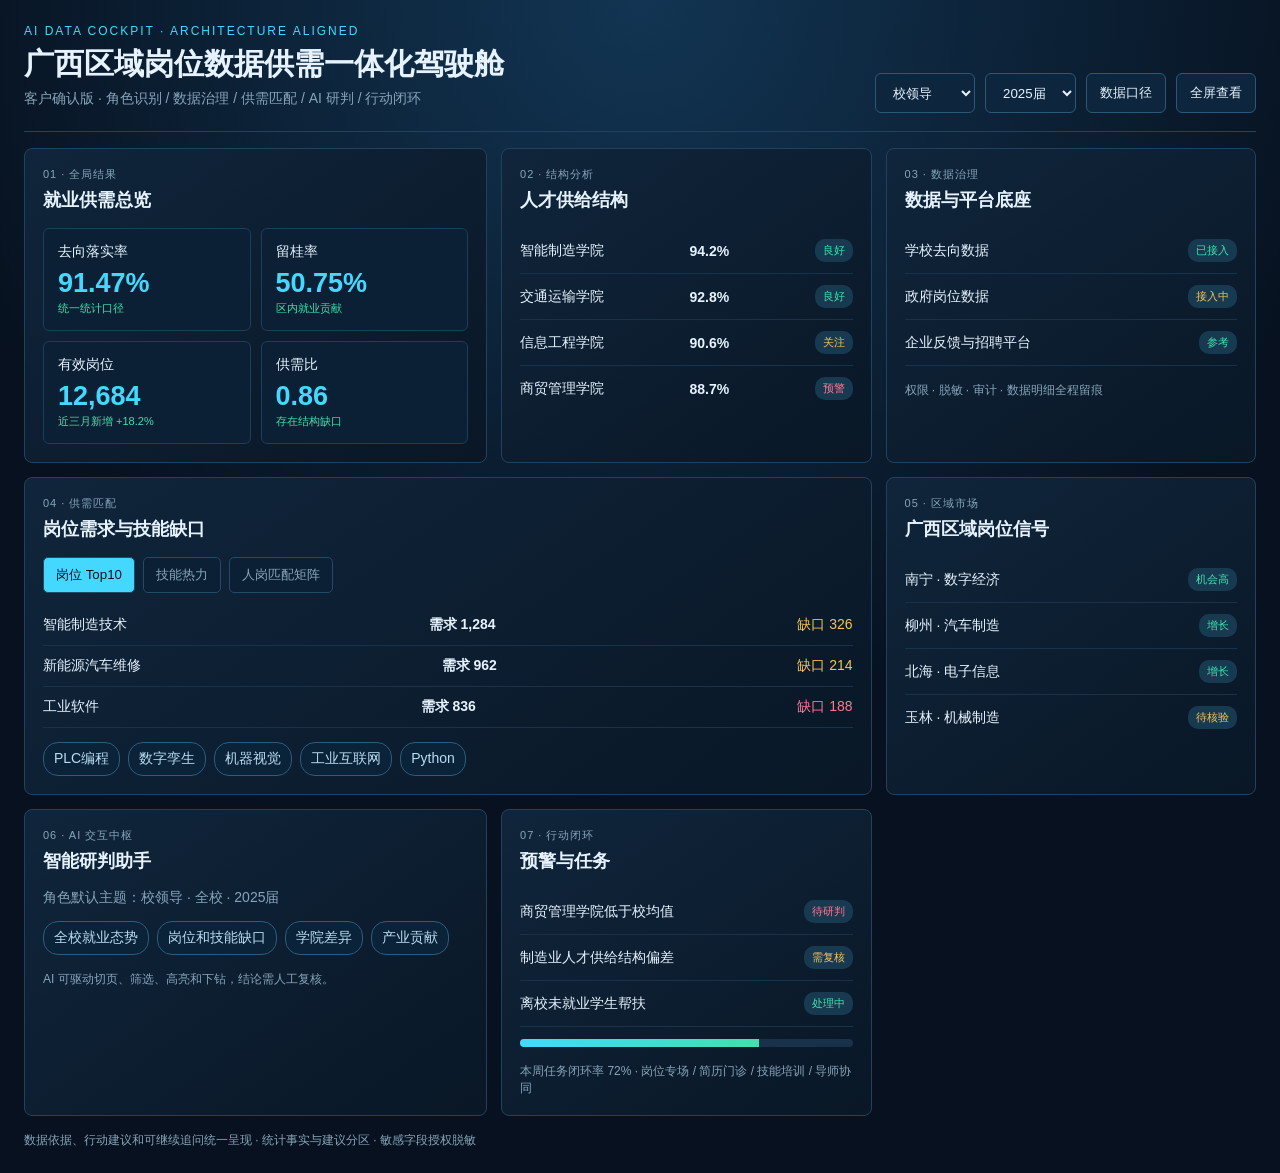
==== commit 40950a7c: "Align dashboard prototype with confirmed architecture" ====
--- a/dashboard.html
+++ b/dashboard.html
@@ -1,176 +1,11 @@
-<!doctype html>
-<html lang="zh-CN">
-<head>
-  <meta charset="UTF-8">
-  <meta name="viewport" content="width=device-width, initial-scale=1">
-  <meta name="description" content="广西区域化岗位数据供需一体化平台原型">
-  <title>广西区域化岗位数据供需一体化平台</title>
-  <link rel="stylesheet" href="v2.css">
-  <link rel="stylesheet" href="tech-dashboard.css">
-</head>
-<body>
-  <div id="app" class="app-shell" data-role="leader">
-    <section class="app-main">
-      <header class="topbar">
-        <div class="page-identity">
-          <div>
-            <p id="breadcrumb">全校就业治理总览</p>
-            <h1 id="pageTitle">广西区域化岗位数据供需一体化平台</h1>
-          </div>
-        </div>
-        <div class="topbar-actions">
-          <div class="sync-state"><i class="status-dot verified"></i><span>数据校验完成<small>更新于 2026-07-14 18:00</small></span></div>
-          <button class="ai-trigger" id="aiOpen" title="定位广西区域智能查询"><span>GX</span>区域查询</button>
-          <button class="icon-button" id="fullscreen" aria-label="全屏查看" title="全屏查看">⛶</button>
-          <button class="avatar-button" title="当前账号：校级管理员">校</button>
-        </div>
-      </header>
-
-      <section class="filterbar" aria-label="数据筛选">
-        <label><span>查看角色</span><select id="roleSelect">
-          <option value="leader">校领导</option><option value="college">二级学院</option>
-          <option value="industry">工信部门</option><option value="hr">人社部门</option>
-          <option value="career">就业处</option><option value="student">学生</option>
-        </select></label>
-        <label><span>统计届别</span><select id="periodSelect"><option>2025届</option><option>2024届</option><option>近三届</option></select></label>
-        <label><span>数据范围</span><select id="scopeSelect"><option>全校</option><option>智能制造学院</option><option>交通运输学院</option><option>信息工程学院</option></select></label>
-        <div class="filter-spacer"></div>
-        <button class="ghost-button" id="dataInfo"><span aria-hidden="true">ⓘ</span> 当前数据说明</button>
-        <button class="primary-button compact" id="createTaskTop"><span aria-hidden="true">＋</span> 新建研判任务</button>
-      </section>
-
-      <main class="dashboard" id="dashboard">
-        <section class="summary-band" aria-labelledby="summaryTitle">
-          <div class="band-heading">
-            <div><span class="step-label">01 · 看结果</span><h2 id="summaryTitle">全局就业态势</h2></div>
-            <p>2025届正式统计口径 <button class="inline-action" data-ai="解读全校就业态势">AI 解读</button></p>
-          </div>
-          <div class="metric-grid" id="metricGrid"></div>
-          <div class="destination-block" id="destinationBlock">
-            <div class="mini-heading"><b>毕业去向结构</b><span>样本 11,065 人</span></div>
-            <div class="stacked-bar" aria-label="单位就业73.57%，升学17.52%，待就业8.52%">
-              <i class="employment" style="width:73.57%"></i><i class="study" style="width:17.52%"></i><i class="waiting" style="width:8.52%"></i>
-            </div>
-            <div class="legend"><span><i class="employment"></i>单位就业 73.57%</span><span><i class="study"></i>升学 17.52%</span><span><i class="waiting"></i>待就业 8.52%</span></div>
-          </div>
-        </section>
-
-        <section class="content-grid">
-          <aside class="structure-panel panel" aria-labelledby="structureTitle">
-            <div class="panel-heading"><div><span class="step-label">02 · 看结构</span><h2 id="structureTitle">结构差异</h2></div><span class="data-badge pending-badge">演示结构</span></div>
-            <div class="segmented" id="structureTabs" role="tablist">
-              <button class="active" data-structure="college">学院</button><button data-structure="group">群体</button>
-              <button data-structure="region">区域</button><button data-structure="industry">产业</button>
-            </div>
-            <div class="list-caption"><span>对象</span><span>核心指标</span><span>状态</span></div>
-            <div id="structureList" class="structure-list"></div>
-            <div class="panel-note"><span>提示</span> 点击任一对象，主视图区将自动下钻并保留当前筛选。</div>
-          </aside>
-
-          <section class="diagnosis-panel panel" aria-labelledby="stageTitle">
-            <div class="panel-heading diagnosis-heading">
-              <div><span class="step-label" id="stageStepLabel">03 · 智能查询</span><h2 id="stageTitle">数据查询与分析</h2></div>
-              <div class="segmented stage-tabs" id="stageTabs" role="tablist">
-                <button class="active" data-stage="globe">智能查询</button><button data-stage="college">学院诊断</button><button data-stage="industry">产业协同</button><button data-stage="operation">运营作战</button>
-              </div>
-            </div>
-            <div id="stageContent" class="stage-content"></div>
-          </section>
-
-          <aside class="action-panel panel" aria-labelledby="actionTitle">
-            <div class="panel-heading"><div><span class="step-label">05 · 促行动</span><h2 id="actionTitle">行动与预警</h2></div><span class="risk-count">4 项待处置</span></div>
-            <div class="alert-summary"><span>本周闭环率</span><b>72%</b><div><i style="width:72%"></i></div></div>
-            <div id="alertList" class="alert-list"></div>
-            <div class="task-flow" aria-label="任务状态"><div><b>6</b><span>待研判</span></div><i>›</i><div><b>9</b><span>处理中</span></div><i>›</i><div><b>18</b><span>已完成</span></div></div>
-            <button class="primary-button full" id="createTask"><span aria-hidden="true">＋</span> 生成研判任务</button>
-          </aside>
-        </section>
-
-        <section class="market-band panel" aria-labelledby="marketTitle">
-          <div class="panel-heading market-heading">
-            <div><span class="step-label">04 · 看市场</span><h2 id="marketTitle">区域岗位需求信号</h2></div>
-            <div class="pending-message"><i class="status-dot pending"></i><span>岗位接口接入中<small>当前仅展示参考标签，不纳入正式统计</small></span></div>
-          </div>
-          <div class="market-content">
-            <div class="market-empty">
-              <span class="empty-icon" aria-hidden="true">⌁</span>
-              <div><b>实时岗位总量暂不展示</b><p>等待广西公共就业数据渠道接入与质量校验</p></div>
-              <span class="data-badge pending-badge">接入中</span>
-            </div>
-            <div class="market-module">
-              <div class="mini-heading"><b>紧缺岗位参考</b><span>非实时</span></div>
-              <div class="job-tags"><button data-job="智能制造技术">智能制造技术 <b>趋势 ↑</b></button><button data-job="新能源汽车维修">新能源汽车维修 <b>趋势 ↑</b></button><button data-job="工业软件">工业软件 <b>趋势 ↑</b></button></div>
-            </div>
-            <div class="market-module">
-              <div class="mini-heading"><b>高频技能参考</b><span>待数据验证</span></div>
-              <div class="skill-tags"><button data-ai="分析数字孪生技能需求">数字孪生</button><button data-ai="分析PLC编程技能需求">PLC编程</button><button data-ai="分析机器视觉技能需求">机器视觉</button><button data-ai="分析工业互联网技能需求">工业互联网</button><button data-ai="分析Python技能需求">Python</button></div>
-            </div>
-            <div class="source-list">
-              <div class="mini-heading"><b>数据源状态</b><span>3 类</span></div>
-              <p><span><i class="status-dot verified"></i>学校去向数据</span><b>已接入</b></p>
-              <p><span><i class="status-dot pending"></i>政府岗位数据</span><b>接入中</b></p>
-              <p><span><i class="status-dot reference"></i>招聘平台补充</span><b>参考</b></p>
-            </div>
-          </div>
-        </section>
-      </main>
-    </section>
-
-    <button class="insight-fab" id="insightFab" type="button" aria-label="打开数据透视 AI" aria-expanded="false" aria-controls="aiDrawer" title="数据透视 AI">
-      <span class="insight-fab-icon" aria-hidden="true"><i></i><i></i><i></i></span>
-    </button>
-
-    <aside class="drawer ai-drawer" id="aiDrawer" aria-hidden="true">
-      <div class="drawer-head"><div class="ai-mark">AI</div><div><h2>智能研判助手</h2><p>基于授权数据查询、解释与定位</p></div><button class="icon-button plain" id="aiClose" aria-label="关闭" title="关闭">×</button></div>
-      <div class="ai-context"><span>当前上下文</span><b id="aiContext">2025届 · 全校 · 校领导</b></div>
-      <div class="quick-questions">
-        <button data-question="全校就业态势是否健康？">全校态势</button><button data-question="哪些学院低于目标？">学院差异</button>
-        <button data-question="广西重点产业人才贡献如何？">产业贡献</button><button data-question="分析专业与岗位能力差距">能力差距</button>
-      </div>
-      <div class="ai-answer" id="aiAnswer"><div class="answer-empty"><span>⌘</span><b>选择一个问题开始研判</b><p>回答将同步呈现统计事实、分析建议与可信依据。</p></div></div>
-      <div class="evidence hidden" id="evidence">
-        <div><h3>可信依据</h3><span class="data-badge verified-badge">可追溯</span></div>
-        <dl><dt>数据来源</dt><dd>2025届就业质量数据</dd><dt>统计周期</dt><dd>截至 2026-07-14</dd><dt>样本范围</dt><dd>全校毕业生 11,065 人</dd><dt>指标口径</dt><dd>毕业去向落实率</dd></dl>
-      </div>
-      <div class="ai-compose"><textarea id="aiInput" rows="2" placeholder="输入指标、学院、专业或时间范围"></textarea><button id="aiSend" aria-label="发送问题" title="发送问题">↑</button></div>
-      <p class="ai-disclaimer">AI 仅提供辅助研判；涉及学生评价、预警和教学调整须由责任人员复核。</p>
-    </aside>
-
-    <div class="drawer-backdrop" id="drawerBackdrop"></div>
-
-    <dialog class="modal" id="taskModal">
-      <form method="dialog" id="taskForm">
-        <div class="modal-head"><div><span class="step-label">ACTION LOOP</span><h2>新建研判任务</h2></div><button class="icon-button plain" value="cancel" aria-label="关闭">×</button></div>
-        <div class="modal-body">
-          <label class="field full-field"><span>任务标题</span><input id="taskTitle" required value="商贸管理学院就业风险复核"></label>
-          <label class="field"><span>任务类型</span><select><option>学院督导</option><option>学生帮扶</option><option>企业拓岗</option><option>教学研判</option></select></label>
-          <label class="field"><span>责任单位</span><select><option>商贸管理学院</option><option>就业处</option><option>教务处</option><option>智能制造学院</option></select></label>
-          <label class="field"><span>优先级</span><select><option>高</option><option>中</option><option>低</option></select></label>
-          <label class="field"><span>完成期限</span><input type="date" value="2026-07-22"></label>
-          <label class="field full-field"><span>研判依据</span><textarea rows="4">当前落实率 88.7%，低于校均 2.77 个百分点；专业对口度低于校均 7.19 个百分点。请复核未就业原因及专业岗位匹配情况。</textarea></label>
-          <div class="review-note full-field"><b>人工确认要求</b><p>任务派发前请核验统计口径、责任单位和涉及学生的授权范围。</p></div>
-        </div>
-        <div class="modal-actions"><button class="ghost-button" value="cancel">取消</button><button class="primary-button" id="submitTask" value="default">确认并生成</button></div>
-      </form>
-    </dialog>
-
-    <dialog class="modal dictionary-modal" id="dictionaryModal">
-      <form method="dialog">
-        <div class="modal-head"><div><span class="step-label">DATA GOVERNANCE</span><h2>指标口径与数据状态</h2></div><button class="icon-button plain" value="cancel" aria-label="关闭">×</button></div>
-        <div class="dictionary-table" role="table">
-          <div class="dictionary-row header"><span>指标/数据域</span><span>当前口径</span><span>来源</span><span>状态</span></div>
-          <div class="dictionary-row"><b>毕业去向落实率</b><span>已落实人数 / 毕业生总数</span><span>2025届就业质量数据</span><em class="verified-badge">已接入</em></div>
-          <div class="dictionary-row"><b>留桂率</b><span>广西区内就业人数 / 单位就业人数</span><span>就业去向与地区编码</span><em class="verified-badge">已接入</em></div>
-          <div class="dictionary-row"><b>专业对口度</b><span>就业岗位与所学专业相关占比</span><span>就业质量调查</span><em class="verified-badge">已接入</em></div>
-          <div class="dictionary-row"><b>实时岗位总量</b><span>有效期内去重在招岗位</span><span>广西公共就业数据渠道</span><em class="pending-badge">接入中</em></div>
-        </div>
-        <div class="modal-actions"><button class="primary-button" value="cancel">知道了</button></div>
-      </form>
-    </dialog>
-
-    <div class="toast" id="toast" role="status" aria-live="polite"></div>
-  </div>
-  <script src="vendor/three.min.js"></script>
-  <script src="v2.js"></script>
-</body>
-</html>
+<!doctype html><html lang="zh-CN"><head><meta charset="utf-8"><meta name="viewport" content="width=device-width,initial-scale=1"><title>AI数据驾驶舱｜架构对齐版</title><style>
+:root{--bg:#07111f;--panel:#0c1b2e;--line:#21425f;--cyan:#44d8ff;--green:#42e0ad;--amber:#f6c453;--red:#ff7890;--text:#e6f3ff;--muted:#87a5ba}*{box-sizing:border-box}body{margin:0;background:radial-gradient(circle at 50% 0,#123553,#07111f 55%);color:var(--text);font:14px Arial,'Microsoft YaHei',sans-serif;min-height:100vh}.shell{max-width:1600px;margin:auto;padding:24px}.top{display:flex;justify-content:space-between;align-items:end;border-bottom:1px solid var(--line);padding-bottom:18px}.eyebrow{color:var(--cyan);font-size:12px;letter-spacing:2px}.top h1{margin:6px 0 0;font-size:30px}.top p{margin:5px 0;color:var(--muted)}.controls{display:flex;gap:10px;flex-wrap:wrap}.controls select,.controls button{background:#0e263d;color:var(--text);border:1px solid #2b5878;padding:10px 13px;border-radius:6px}.grid{display:grid;grid-template-columns:1.25fr 1fr 1fr;gap:14px;margin-top:16px}.panel{background:linear-gradient(145deg,#10253b,#091726);border:1px solid var(--line);border-radius:8px;padding:18px;min-height:230px}.panel h2{font-size:18px;margin:6px 0 16px}.label{color:var(--muted);font-size:11px;letter-spacing:1px}.kpis{display:grid;grid-template-columns:repeat(2,1fr);gap:10px}.kpi{padding:14px;background:#0b2034;border:1px solid #193f5a;border-radius:6px}.kpi b{display:block;font-size:27px;color:var(--cyan);margin-top:7px}.kpi em{font-style:normal;color:var(--green);font-size:11px}.bar{height:8px;background:#193149;border-radius:5px;overflow:hidden;margin:12px 0}.bar i{display:block;height:100%;background:linear-gradient(90deg,var(--cyan),var(--green))}.row{display:flex;justify-content:space-between;align-items:center;padding:11px 0;border-bottom:1px solid #17334b}.row:last-child{border:0}.badge{padding:4px 8px;border-radius:10px;background:#183a50;color:var(--green);font-size:11px}.warn{color:var(--amber)}.risk{color:var(--red)}.tags{display:flex;gap:8px;flex-wrap:wrap}.tag{padding:7px 10px;border:1px solid #2c5d7d;border-radius:15px;color:#b9dcf2;background:#0b2339}.wide{grid-column:span 2}.footer-note{color:var(--muted);font-size:12px;margin-top:16px}.tabs{display:flex;gap:8px;margin-bottom:12px}.tabs button{background:#0b2034;color:var(--muted);border:1px solid #214b68;padding:8px 12px;border-radius:5px}.tabs button.active{color:#07111f;background:var(--cyan)}@media(max-width:1000px){.grid{grid-template-columns:1fr}.wide{grid-column:auto}.top{display:block}.controls{margin-top:16px}}
+</style></head><body><div class="shell"><header class="top"><div><div class="eyebrow">AI DATA COCKPIT · ARCHITECTURE ALIGNED</div><h1>广西区域岗位数据供需一体化驾驶舱</h1><p>客户确认版 · 角色识别 / 数据治理 / 供需匹配 / AI 研判 / 行动闭环</p></div><div class="controls"><select><option>校领导</option><option>二级学院</option><option>工信部门</option><option>人社部门</option><option>就业处</option></select><select><option>2025届</option><option>2024届</option><option>近三届</option></select><button>数据口径</button><button>全屏查看</button></div></header><main class="grid">
+<section class="panel"><div class="label">01 · 全局结果</div><h2>就业供需总览</h2><div class="kpis"><div class="kpi">去向落实率<b>91.47%</b><em>统一统计口径</em></div><div class="kpi">留桂率<b>50.75%</b><em>区内就业贡献</em></div><div class="kpi">有效岗位<b>12,684</b><em>近三月新增 +18.2%</em></div><div class="kpi">供需比<b>0.86</b><em class="warn">存在结构缺口</em></div></div></section>
+<section class="panel"><div class="label">02 · 结构分析</div><h2>人才供给结构</h2><div class="row"><span>智能制造学院</span><b>94.2%</b><span class="badge">良好</span></div><div class="row"><span>交通运输学院</span><b>92.8%</b><span class="badge">良好</span></div><div class="row"><span>信息工程学院</span><b>90.6%</b><span class="badge warn">关注</span></div><div class="row"><span>商贸管理学院</span><b>88.7%</b><span class="badge risk">预警</span></div></section>
+<section class="panel"><div class="label">03 · 数据治理</div><h2>数据与平台底座</h2><div class="row"><span>学校去向数据</span><span class="badge">已接入</span></div><div class="row"><span>政府岗位数据</span><span class="badge warn">接入中</span></div><div class="row"><span>企业反馈与招聘平台</span><span class="badge">参考</span></div><div class="footer-note">权限 · 脱敏 · 审计 · 数据明细全程留痕</div></section>
+<section class="panel wide"><div class="label">04 · 供需匹配</div><h2>岗位需求与技能缺口</h2><div class="tabs"><button class="active">岗位 Top10</button><button>技能热力</button><button>人岗匹配矩阵</button></div><div class="row"><span>智能制造技术</span><b>需求 1,284</b><span class="warn">缺口 326</span></div><div class="row"><span>新能源汽车维修</span><b>需求 962</b><span class="warn">缺口 214</span></div><div class="row"><span>工业软件</span><b>需求 836</b><span class="risk">缺口 188</span></div><div class="tags" style="margin-top:14px"><span class="tag">PLC编程</span><span class="tag">数字孪生</span><span class="tag">机器视觉</span><span class="tag">工业互联网</span><span class="tag">Python</span></div></section>
+<section class="panel"><div class="label">05 · 区域市场</div><h2>广西区域岗位信号</h2><div class="row"><span>南宁 · 数字经济</span><span class="badge">机会高</span></div><div class="row"><span>柳州 · 汽车制造</span><span class="badge">增长</span></div><div class="row"><span>北海 · 电子信息</span><span class="badge">增长</span></div><div class="row"><span>玉林 · 机械制造</span><span class="badge warn">待核验</span></div></section>
+<section class="panel"><div class="label">06 · AI 交互中枢</div><h2>智能研判助手</h2><p style="color:var(--muted)">角色默认主题：校领导 · 全校 · 2025届</p><div class="tags"><span class="tag">全校就业态势</span><span class="tag">岗位和技能缺口</span><span class="tag">学院差异</span><span class="tag">产业贡献</span></div><div class="footer-note">AI 可驱动切页、筛选、高亮和下钻，结论需人工复核。</div></section>
+<section class="panel"><div class="label">07 · 行动闭环</div><h2>预警与任务</h2><div class="row"><span>商贸管理学院低于校均值</span><span class="badge risk">待研判</span></div><div class="row"><span>制造业人才供给结构偏差</span><span class="badge warn">需复核</span></div><div class="row"><span>离校未就业学生帮扶</span><span class="badge">处理中</span></div><div class="bar"><i style="width:72%"></i></div><div class="footer-note">本周任务闭环率 72% · 岗位专场 / 简历门诊 / 技能培训 / 导师协同</div></section>
+</main><div class="footer-note">数据依据、行动建议和可继续追问统一呈现 · 统计事实与建议分区 · 敏感字段授权脱敏</div></div></body></html>
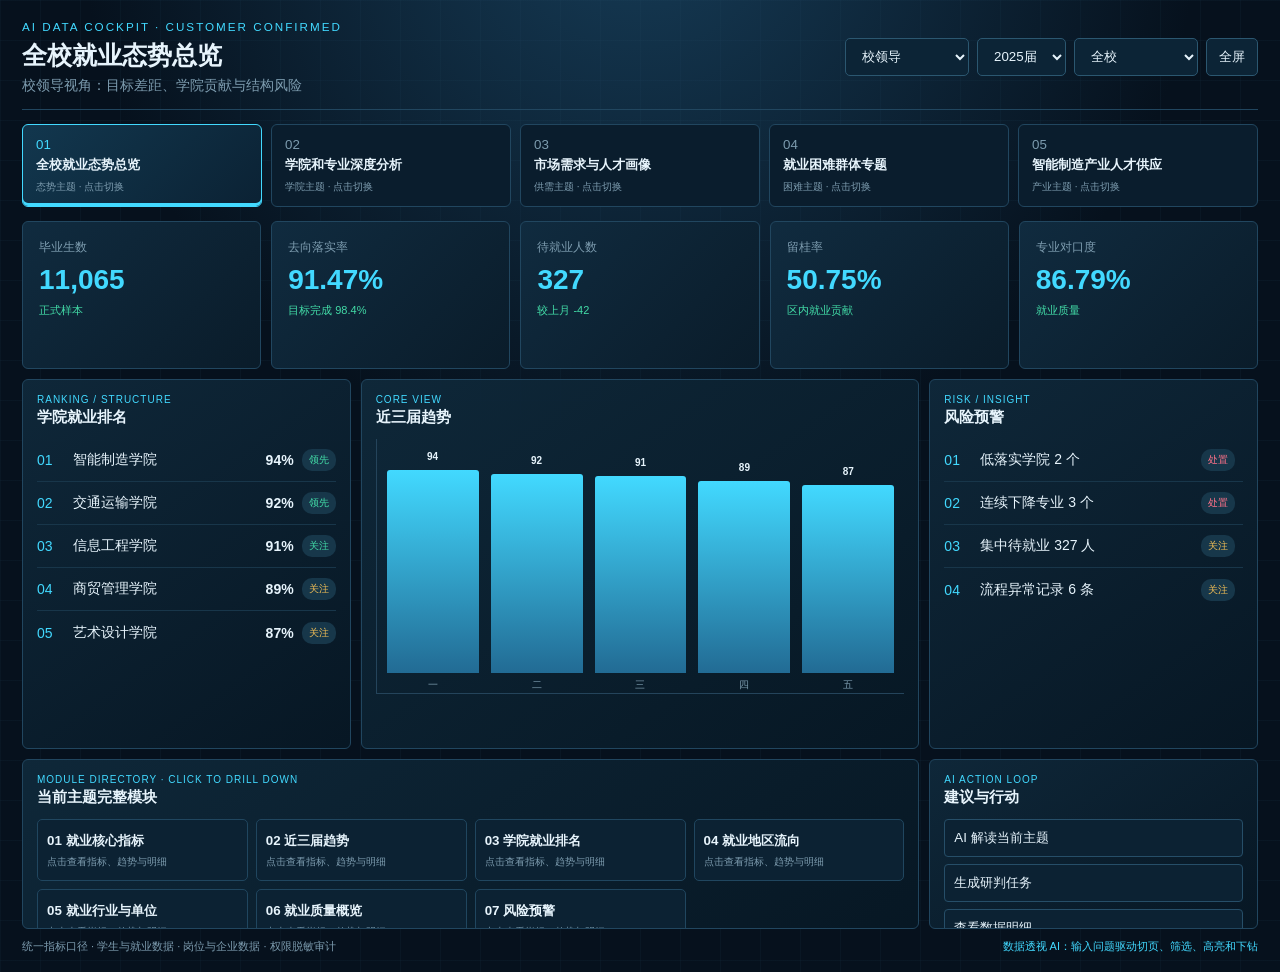
==== commit fdfa575b: "Build interactive five-theme dashboard prototype" ====
--- a/dashboard.html
+++ b/dashboard.html
@@ -1,11 +1,12 @@
-<!doctype html><html lang="zh-CN"><head><meta charset="utf-8"><meta name="viewport" content="width=device-width,initial-scale=1"><title>AI数据驾驶舱｜架构对齐版</title><style>
-:root{--bg:#07111f;--panel:#0c1b2e;--line:#21425f;--cyan:#44d8ff;--green:#42e0ad;--amber:#f6c453;--red:#ff7890;--text:#e6f3ff;--muted:#87a5ba}*{box-sizing:border-box}body{margin:0;background:radial-gradient(circle at 50% 0,#123553,#07111f 55%);color:var(--text);font:14px Arial,'Microsoft YaHei',sans-serif;min-height:100vh}.shell{max-width:1600px;margin:auto;padding:24px}.top{display:flex;justify-content:space-between;align-items:end;border-bottom:1px solid var(--line);padding-bottom:18px}.eyebrow{color:var(--cyan);font-size:12px;letter-spacing:2px}.top h1{margin:6px 0 0;font-size:30px}.top p{margin:5px 0;color:var(--muted)}.controls{display:flex;gap:10px;flex-wrap:wrap}.controls select,.controls button{background:#0e263d;color:var(--text);border:1px solid #2b5878;padding:10px 13px;border-radius:6px}.grid{display:grid;grid-template-columns:1.25fr 1fr 1fr;gap:14px;margin-top:16px}.panel{background:linear-gradient(145deg,#10253b,#091726);border:1px solid var(--line);border-radius:8px;padding:18px;min-height:230px}.panel h2{font-size:18px;margin:6px 0 16px}.label{color:var(--muted);font-size:11px;letter-spacing:1px}.kpis{display:grid;grid-template-columns:repeat(2,1fr);gap:10px}.kpi{padding:14px;background:#0b2034;border:1px solid #193f5a;border-radius:6px}.kpi b{display:block;font-size:27px;color:var(--cyan);margin-top:7px}.kpi em{font-style:normal;color:var(--green);font-size:11px}.bar{height:8px;background:#193149;border-radius:5px;overflow:hidden;margin:12px 0}.bar i{display:block;height:100%;background:linear-gradient(90deg,var(--cyan),var(--green))}.row{display:flex;justify-content:space-between;align-items:center;padding:11px 0;border-bottom:1px solid #17334b}.row:last-child{border:0}.badge{padding:4px 8px;border-radius:10px;background:#183a50;color:var(--green);font-size:11px}.warn{color:var(--amber)}.risk{color:var(--red)}.tags{display:flex;gap:8px;flex-wrap:wrap}.tag{padding:7px 10px;border:1px solid #2c5d7d;border-radius:15px;color:#b9dcf2;background:#0b2339}.wide{grid-column:span 2}.footer-note{color:var(--muted);font-size:12px;margin-top:16px}.tabs{display:flex;gap:8px;margin-bottom:12px}.tabs button{background:#0b2034;color:var(--muted);border:1px solid #214b68;padding:8px 12px;border-radius:5px}.tabs button.active{color:#07111f;background:var(--cyan)}@media(max-width:1000px){.grid{grid-template-columns:1fr}.wide{grid-column:auto}.top{display:block}.controls{margin-top:16px}}
-</style></head><body><div class="shell"><header class="top"><div><div class="eyebrow">AI DATA COCKPIT · ARCHITECTURE ALIGNED</div><h1>广西区域岗位数据供需一体化驾驶舱</h1><p>客户确认版 · 角色识别 / 数据治理 / 供需匹配 / AI 研判 / 行动闭环</p></div><div class="controls"><select><option>校领导</option><option>二级学院</option><option>工信部门</option><option>人社部门</option><option>就业处</option></select><select><option>2025届</option><option>2024届</option><option>近三届</option></select><button>数据口径</button><button>全屏查看</button></div></header><main class="grid">
-<section class="panel"><div class="label">01 · 全局结果</div><h2>就业供需总览</h2><div class="kpis"><div class="kpi">去向落实率<b>91.47%</b><em>统一统计口径</em></div><div class="kpi">留桂率<b>50.75%</b><em>区内就业贡献</em></div><div class="kpi">有效岗位<b>12,684</b><em>近三月新增 +18.2%</em></div><div class="kpi">供需比<b>0.86</b><em class="warn">存在结构缺口</em></div></div></section>
-<section class="panel"><div class="label">02 · 结构分析</div><h2>人才供给结构</h2><div class="row"><span>智能制造学院</span><b>94.2%</b><span class="badge">良好</span></div><div class="row"><span>交通运输学院</span><b>92.8%</b><span class="badge">良好</span></div><div class="row"><span>信息工程学院</span><b>90.6%</b><span class="badge warn">关注</span></div><div class="row"><span>商贸管理学院</span><b>88.7%</b><span class="badge risk">预警</span></div></section>
-<section class="panel"><div class="label">03 · 数据治理</div><h2>数据与平台底座</h2><div class="row"><span>学校去向数据</span><span class="badge">已接入</span></div><div class="row"><span>政府岗位数据</span><span class="badge warn">接入中</span></div><div class="row"><span>企业反馈与招聘平台</span><span class="badge">参考</span></div><div class="footer-note">权限 · 脱敏 · 审计 · 数据明细全程留痕</div></section>
-<section class="panel wide"><div class="label">04 · 供需匹配</div><h2>岗位需求与技能缺口</h2><div class="tabs"><button class="active">岗位 Top10</button><button>技能热力</button><button>人岗匹配矩阵</button></div><div class="row"><span>智能制造技术</span><b>需求 1,284</b><span class="warn">缺口 326</span></div><div class="row"><span>新能源汽车维修</span><b>需求 962</b><span class="warn">缺口 214</span></div><div class="row"><span>工业软件</span><b>需求 836</b><span class="risk">缺口 188</span></div><div class="tags" style="margin-top:14px"><span class="tag">PLC编程</span><span class="tag">数字孪生</span><span class="tag">机器视觉</span><span class="tag">工业互联网</span><span class="tag">Python</span></div></section>
-<section class="panel"><div class="label">05 · 区域市场</div><h2>广西区域岗位信号</h2><div class="row"><span>南宁 · 数字经济</span><span class="badge">机会高</span></div><div class="row"><span>柳州 · 汽车制造</span><span class="badge">增长</span></div><div class="row"><span>北海 · 电子信息</span><span class="badge">增长</span></div><div class="row"><span>玉林 · 机械制造</span><span class="badge warn">待核验</span></div></section>
-<section class="panel"><div class="label">06 · AI 交互中枢</div><h2>智能研判助手</h2><p style="color:var(--muted)">角色默认主题：校领导 · 全校 · 2025届</p><div class="tags"><span class="tag">全校就业态势</span><span class="tag">岗位和技能缺口</span><span class="tag">学院差异</span><span class="tag">产业贡献</span></div><div class="footer-note">AI 可驱动切页、筛选、高亮和下钻，结论需人工复核。</div></section>
-<section class="panel"><div class="label">07 · 行动闭环</div><h2>预警与任务</h2><div class="row"><span>商贸管理学院低于校均值</span><span class="badge risk">待研判</span></div><div class="row"><span>制造业人才供给结构偏差</span><span class="badge warn">需复核</span></div><div class="row"><span>离校未就业学生帮扶</span><span class="badge">处理中</span></div><div class="bar"><i style="width:72%"></i></div><div class="footer-note">本周任务闭环率 72% · 岗位专场 / 简历门诊 / 技能培训 / 导师协同</div></section>
-</main><div class="footer-note">数据依据、行动建议和可继续追问统一呈现 · 统计事实与建议分区 · 敏感字段授权脱敏</div></div></body></html>
+<!doctype html><html lang="zh-CN"><head><meta charset="utf-8"><meta name="viewport" content="width=device-width,initial-scale=1"><title>AI数据驾驶舱｜五大主题原型</title><style>
+:root{--bg:#06111d;--panel:#0b1d2c;--panel2:#0e2638;--line:#21465f;--cyan:#42d9ff;--green:#43dda8;--amber:#f3bf56;--red:#ff7289;--text:#e7f4fc;--muted:#7d9caf}*{box-sizing:border-box}html,body{margin:0;min-height:100%;background:var(--bg);color:var(--text);font:14px Arial,'Microsoft YaHei',sans-serif}body{background-image:linear-gradient(rgba(43,91,119,.08) 1px,transparent 1px),linear-gradient(90deg,rgba(43,91,119,.08) 1px,transparent 1px),radial-gradient(circle at 50% -10%,#163c57,transparent 45%);background-size:40px 40px,40px 40px,auto}.app{min-width:1180px;padding:18px 22px}.top{display:flex;align-items:center;justify-content:space-between;border-bottom:1px solid var(--line);padding-bottom:14px}.brand small{color:var(--cyan);letter-spacing:2px}.brand h1{font-size:25px;margin:5px 0}.brand p{margin:0;color:var(--muted)}.filters{display:flex;gap:8px}.filters select,.filters button{height:38px;background:#0c2436;border:1px solid #2b5770;color:var(--text);border-radius:5px;padding:0 12px}.themes{display:grid;grid-template-columns:repeat(5,1fr);gap:9px;margin:14px 0}.theme{cursor:pointer;text-align:left;padding:12px 13px;border:1px solid #21465f;background:#0a1d2d;color:var(--muted);border-radius:6px}.theme b{display:block;color:var(--text);margin:4px 0}.theme small{font-size:10px}.theme.active{border-color:var(--cyan);background:linear-gradient(135deg,#12374e,#0b2234);box-shadow:inset 0 -3px var(--cyan)}.theme.active span{color:var(--cyan)}.layout{display:grid;grid-template-columns:1fr 1.7fr 1fr;grid-template-rows:148px 370px 170px;gap:10px}.panel{background:linear-gradient(145deg,rgba(15,40,58,.96),rgba(7,23,36,.97));border:1px solid var(--line);border-radius:6px;padding:14px;overflow:hidden}.panel h2{font-size:15px;margin:3px 0 12px}.eyebrow{color:var(--cyan);font-size:10px;letter-spacing:1px}.kpis{grid-column:1/4;display:grid;grid-template-columns:repeat(5,1fr);gap:10px;background:none;border:0;padding:0}.kpi{background:linear-gradient(135deg,#102b3f,#0a1c2a);border:1px solid var(--line);border-radius:6px;padding:16px}.kpi span{color:var(--muted);font-size:12px}.kpi strong{display:block;color:var(--cyan);font-size:28px;margin:8px 0 5px}.kpi em{font-style:normal;font-size:11px;color:var(--green)}.main{position:relative}.chart{height:255px;display:flex;align-items:end;gap:12px;padding:18px 10px 20px;border-left:1px solid #24445b;border-bottom:1px solid #24445b}.bar{flex:1;min-width:28px;background:linear-gradient(180deg,var(--cyan),#226b94);position:relative;border-radius:3px 3px 0 0;transition:.25s}.bar:hover{filter:brightness(1.3)}.bar span{position:absolute;bottom:-19px;left:50%;transform:translateX(-50%);font-size:10px;color:var(--muted);white-space:nowrap}.bar b{position:absolute;top:-19px;left:50%;transform:translateX(-50%);font-size:10px}.rows{display:grid}.row{display:grid;grid-template-columns:28px 1fr auto auto;gap:8px;align-items:center;min-height:43px;border-bottom:1px solid #18364a}.row:last-child{border:0}.row i{font-style:normal;color:var(--cyan)}.row small{color:var(--muted)}.pill{font-size:10px;padding:4px 7px;border-radius:10px;background:#17374a;color:var(--green)}.pill.warn{color:var(--amber)}.pill.risk{color:var(--red)}.modules{display:grid;grid-template-columns:repeat(4,1fr);gap:8px}.module{cursor:pointer;min-height:62px;border:1px solid #20465f;background:#0c2233;color:var(--text);border-radius:5px;padding:9px;text-align:left}.module:hover,.module.active{border-color:var(--cyan);background:#123247}.module small{display:block;color:var(--muted);margin-top:5px;font-size:10px}.bottom-wide{grid-column:1/3}.actions button{display:block;width:100%;text-align:left;margin-bottom:7px;padding:9px;border:1px solid #264e68;background:#0c2233;color:var(--text);border-radius:4px;cursor:pointer}.actions button:hover{border-color:var(--cyan)}.toast{position:fixed;right:24px;bottom:24px;background:#102f43;border:1px solid var(--cyan);padding:12px 16px;border-radius:5px;opacity:0;transform:translateY(10px);transition:.2s}.toast.show{opacity:1;transform:none}.foot{display:flex;justify-content:space-between;color:var(--muted);font-size:11px;padding-top:10px}.ai{color:var(--cyan);cursor:pointer}.empty{height:255px;display:grid;place-items:center;color:var(--muted)}
+</style></head><body><div class="app"><header class="top"><div class="brand"><small>AI DATA COCKPIT · CUSTOMER CONFIRMED</small><h1 id="title">全校就业态势总览</h1><p id="subtitle">校领导视角：目标差距、学院贡献与结构风险</p></div><div class="filters"><select id="role"><option>校领导</option><option>学院负责人</option><option>就业中心</option><option>辅导员</option><option>产业合作专员</option></select><select id="period"><option>2025届</option><option>2024届</option><option>近三届</option></select><select id="scope"><option>全校</option><option>智能制造学院</option><option>信息工程学院</option></select><button id="full">全屏</button></div></header><nav class="themes" id="themes"></nav><main class="layout"><section class="kpis" id="kpis"></section><aside class="panel"><div class="eyebrow">RANKING / STRUCTURE</div><h2 id="leftTitle">学院就业排名</h2><div class="rows" id="ranking"></div></aside><section class="panel main"><div class="eyebrow">CORE VIEW</div><h2 id="mainTitle">近三届趋势</h2><div class="chart" id="chart"></div></section><aside class="panel"><div class="eyebrow">RISK / INSIGHT</div><h2 id="rightTitle">风险预警</h2><div class="rows" id="insights"></div></aside><section class="panel bottom-wide"><div class="eyebrow">MODULE DIRECTORY · CLICK TO DRILL DOWN</div><h2>当前主题完整模块</h2><div class="modules" id="modules"></div></section><aside class="panel actions"><div class="eyebrow">AI ACTION LOOP</div><h2>建议与行动</h2><button id="ai">AI 解读当前主题</button><button id="task">生成研判任务</button><button id="detail">查看数据明细</button></aside></main><footer class="foot"><span>统一指标口径 · 学生与就业数据 · 岗位与企业数据 · 权限脱敏审计</span><span class="ai" id="ask">数据透视 AI：输入问题驱动切页、筛选、高亮和下钻</span></footer></div><div class="toast" id="toast"></div><script>
+const themes=[
+{short:'态势',name:'全校就业态势总览',sub:'校领导视角：目标差距、学院贡献与结构风险',left:'学院就业排名',main:'近三届趋势',right:'风险预警',k:[['毕业生数','11,065','正式样本'],['去向落实率','91.47%','目标完成 98.4%'],['待就业人数','327','较上月 -42'],['留桂率','50.75%','区内就业贡献'],['专业对口度','86.79%','就业质量']],rank:['智能制造学院','交通运输学院','信息工程学院','商贸管理学院','艺术设计学院'],vals:[94,92,91,89,87],ins:['低落实学院 2 个','连续下降专业 3 个','集中待就业 327 人','流程异常记录 6 条'],mods:['就业核心指标','近三届趋势','学院就业排名','就业地区流向','就业行业与单位','就业质量概览','风险预警']},
+{short:'学院',name:'学院和专业深度分析',sub:'学院负责人视角：专业短板、培养成效与改进空间',left:'专业落实矩阵',main:'学院—专业竞争力矩阵',right:'培养有效性预警',k:[['学院落实率','92.80%','高于校均 1.33pp'],['专业对口度','84.20%','低于校均 2.59pp'],['平均薪资','5,860','元/月'],['就业满意度','88.60%','同比 +2.1pp'],['升学率','17.52%','近三届最高']],rank:['新能源汽车技术','智能控制技术','机械制造','工业机器人','工业设计'],vals:[96,93,91,87,84],ins:['低对口专业 2 个','证书溢价不足 3 项','实训转正率 42%','期待吻合偏低 1 项'],mods:['学院画像总卡','专业落实矩阵','专业对口度','升学与灵活就业','职业期待吻合','稳定性与满意度','培养有效性']},
+{short:'供需',name:'市场需求与人才画像',sub:'就业中心视角：市场机会、人岗匹配与企业渠道',left:'热招岗位 Top10',main:'专业—岗位—技能匹配矩阵',right:'技能缺口榜',k:[['有效企业','2,416','近三月 +186'],['有效岗位','12,684','新增 +18.2%'],['需求人数','28,930','竞争度 0.86'],['中高匹配人才','4,285','覆盖率 67.4%'],['平均薪资','6,420','元/月']],rank:['智能制造工程师','新能源维修','工业软件开发','机器视觉','PLC工程师'],vals:[95,91,88,83,79],ins:['PLC编程 缺口326','机器视觉 缺口214','数字孪生 缺口188','工业互联网 缺口165'],mods:['市场需求总览','热招岗位Top10','技能需求热力','本校人才画像','人岗匹配指数','供需比与缺口','薪资与机会','企业反馈']},
+{short:'困难',name:'就业困难群体专题',sub:'辅导员视角：困难识别、阻断环节与今日任务',left:'学院困难比重',main:'求职转化漏斗',right:'待办与督办',k:[['困难学生','486','占毕业生 4.39%'],['困难生落实率','79.80%','低于校均 11.67pp'],['帮扶覆盖率','96.30%','今日新增 12'],['连续未进展','68','需重点跟进'],['解除困难率','62.40%','本月 +5.8pp']],rank:['商贸管理学院','艺术设计学院','信息工程学院','交通运输学院','智能制造学院'],vals:[86,73,62,48,35],ins:['超期未联系 18 人','长期零投递 24 人','面试停滞 16 人','Offer未签约 10 人'],mods:['困难群体总览','学院困难比重','困难类型分析','求职转化漏斗','宏观帮扶举措','个性化推荐','帮扶成效','待办与督办']},
+{short:'产业',name:'智能制造产业人才供应',sub:'产业合作视角：人才贡献、重点企业与合作空间',left:'输送企业 Top10',main:'广西智能制造合作地图',right:'核心技能缺口',k:[['本届输送','1,864','智能制造人才'],['留桂率','68.20%','产业区内贡献'],['专业对口率','91.30%','高于校均'],['合作企业','328','连续招录 76 家'],['平均薪资','6,880','元/月']],rank:['上汽通用五菱','柳工集团','广西玉柴','东风柳汽','桂林福达'],vals:[96,89,82,75,68],ins:['工业机器人 缺口242','PLC 缺口218','MES 缺口176','CAD/CAE 缺口153'],mods:['人才输送总览','输送企业Top10','广西合作地图','产业贡献分布','岗位薪资','核心技能','合作效能']}
+];let current=0;const $=s=>document.querySelector(s);function render(i){current=i;const t=themes[i];$('#title').textContent=t.name;$('#subtitle').textContent=t.sub;$('#leftTitle').textContent=t.left;$('#mainTitle').textContent=t.main;$('#rightTitle').textContent=t.right;$('#themes').innerHTML=themes.map((x,n)=>`<button class="theme ${n===i?'active':''}" data-i="${n}"><span>0${n+1}</span><b>${x.name}</b><small>${x.short}主题 · 点击切换</small></button>`).join('');$('#kpis').innerHTML=t.k.map(x=>`<div class="kpi"><span>${x[0]}</span><strong>${x[1]}</strong><em>${x[2]}</em></div>`).join('');$('#ranking').innerHTML=t.rank.map((x,n)=>`<div class="row"><i>0${n+1}</i><span>${x}</span><b>${t.vals[n]}${i===3?'人':'%'}</b><span class="pill ${n>2?'warn':''}">${n<2?'领先':'关注'}</span></div>`).join('');$('#chart').innerHTML=t.vals.map((v,n)=>`<div class="bar" style="height:${Math.max(26,v)}%"><b>${v}</b><span>${['一','二','三','四','五'][n]}</span></div>`).join('');$('#insights').innerHTML=t.ins.map((x,n)=>`<div class="row"><i>0${n+1}</i><span>${x}</span><span class="pill ${n<2?'risk':'warn'}">${n<2?'处置':'关注'}</span></div>`).join('');$('#modules').innerHTML=t.mods.map((x,n)=>`<button class="module" data-m="${x}"><b>${String(n+1).padStart(2,'0')} ${x}</b><small>点击查看指标、趋势与明细</small></button>`).join('');bind()}
+function toast(s){$('#toast').textContent=s;$('#toast').classList.add('show');setTimeout(()=>$('#toast').classList.remove('show'),1800)}function bind(){document.querySelectorAll('[data-i]').forEach(b=>b.onclick=()=>render(+b.dataset.i));document.querySelectorAll('[data-m]').forEach(b=>b.onclick=()=>{document.querySelectorAll('.module').forEach(x=>x.classList.remove('active'));b.classList.add('active');$('#mainTitle').textContent=b.dataset.m;toast('已下钻：'+b.dataset.m)})}$('#role').onchange=e=>toast('已切换角色：'+e.target.value);$('#period').onchange=e=>toast('统计周期：'+e.target.value);$('#scope').onchange=e=>toast('数据范围：'+e.target.value);$('#full').onclick=()=>document.documentElement.requestFullscreen?.();$('#ai').onclick=()=>toast('AI 正在解读「'+themes[current].name+'」');$('#task').onclick=()=>toast('已生成当前主题研判任务草稿');$('#detail').onclick=()=>toast('已打开授权范围内数据明细');$('#ask').onclick=()=>toast('AI 交互中枢已就绪');render(0);
+</script></body></html>
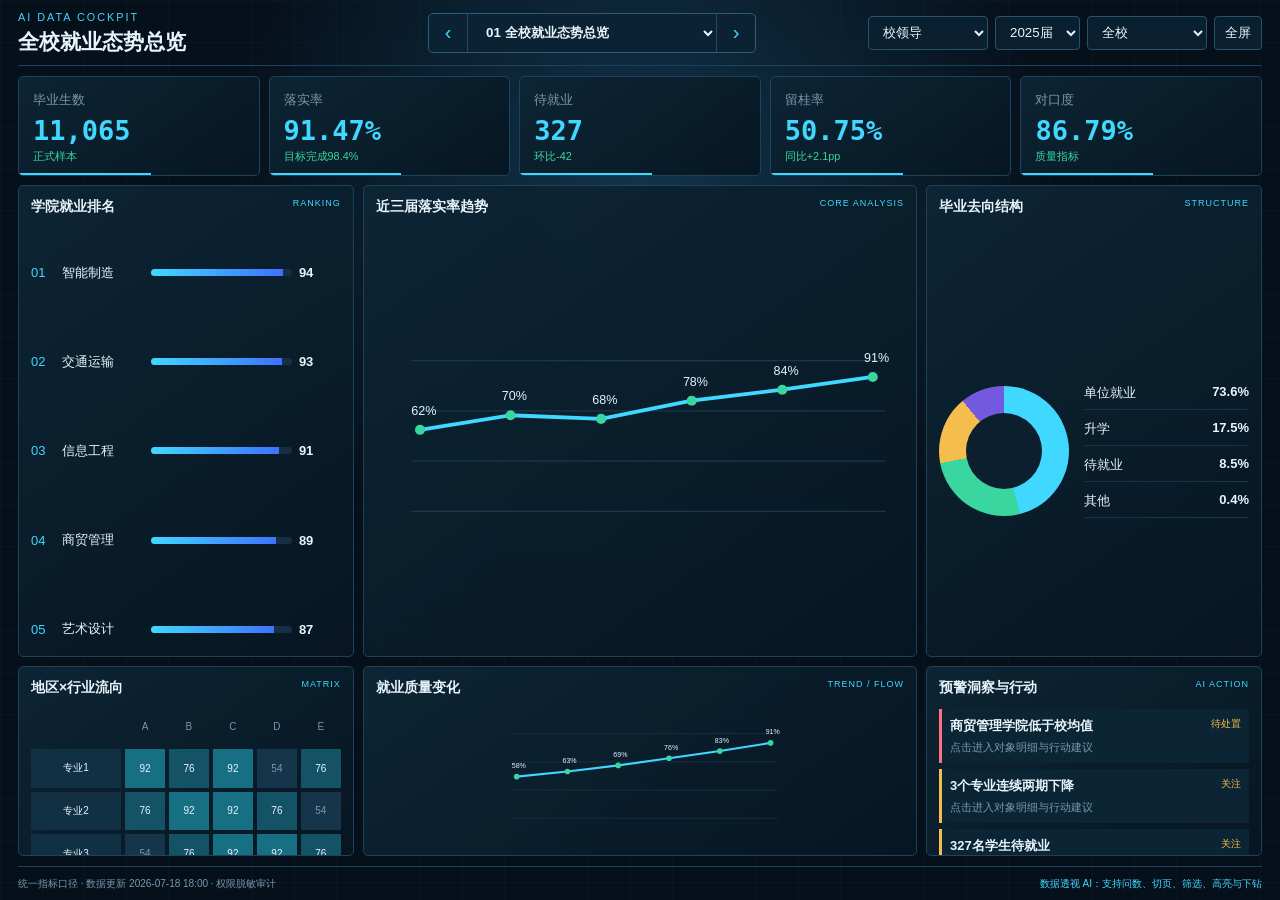
==== commit baf2a36f: "Refine dashboard into compact interactive data cockpit" ====
--- a/dashboard.html
+++ b/dashboard.html
@@ -1,12 +1,14 @@
-<!doctype html><html lang="zh-CN"><head><meta charset="utf-8"><meta name="viewport" content="width=device-width,initial-scale=1"><title>AI数据驾驶舱｜五大主题原型</title><style>
-:root{--bg:#06111d;--panel:#0b1d2c;--panel2:#0e2638;--line:#21465f;--cyan:#42d9ff;--green:#43dda8;--amber:#f3bf56;--red:#ff7289;--text:#e7f4fc;--muted:#7d9caf}*{box-sizing:border-box}html,body{margin:0;min-height:100%;background:var(--bg);color:var(--text);font:14px Arial,'Microsoft YaHei',sans-serif}body{background-image:linear-gradient(rgba(43,91,119,.08) 1px,transparent 1px),linear-gradient(90deg,rgba(43,91,119,.08) 1px,transparent 1px),radial-gradient(circle at 50% -10%,#163c57,transparent 45%);background-size:40px 40px,40px 40px,auto}.app{min-width:1180px;padding:18px 22px}.top{display:flex;align-items:center;justify-content:space-between;border-bottom:1px solid var(--line);padding-bottom:14px}.brand small{color:var(--cyan);letter-spacing:2px}.brand h1{font-size:25px;margin:5px 0}.brand p{margin:0;color:var(--muted)}.filters{display:flex;gap:8px}.filters select,.filters button{height:38px;background:#0c2436;border:1px solid #2b5770;color:var(--text);border-radius:5px;padding:0 12px}.themes{display:grid;grid-template-columns:repeat(5,1fr);gap:9px;margin:14px 0}.theme{cursor:pointer;text-align:left;padding:12px 13px;border:1px solid #21465f;background:#0a1d2d;color:var(--muted);border-radius:6px}.theme b{display:block;color:var(--text);margin:4px 0}.theme small{font-size:10px}.theme.active{border-color:var(--cyan);background:linear-gradient(135deg,#12374e,#0b2234);box-shadow:inset 0 -3px var(--cyan)}.theme.active span{color:var(--cyan)}.layout{display:grid;grid-template-columns:1fr 1.7fr 1fr;grid-template-rows:148px 370px 170px;gap:10px}.panel{background:linear-gradient(145deg,rgba(15,40,58,.96),rgba(7,23,36,.97));border:1px solid var(--line);border-radius:6px;padding:14px;overflow:hidden}.panel h2{font-size:15px;margin:3px 0 12px}.eyebrow{color:var(--cyan);font-size:10px;letter-spacing:1px}.kpis{grid-column:1/4;display:grid;grid-template-columns:repeat(5,1fr);gap:10px;background:none;border:0;padding:0}.kpi{background:linear-gradient(135deg,#102b3f,#0a1c2a);border:1px solid var(--line);border-radius:6px;padding:16px}.kpi span{color:var(--muted);font-size:12px}.kpi strong{display:block;color:var(--cyan);font-size:28px;margin:8px 0 5px}.kpi em{font-style:normal;font-size:11px;color:var(--green)}.main{position:relative}.chart{height:255px;display:flex;align-items:end;gap:12px;padding:18px 10px 20px;border-left:1px solid #24445b;border-bottom:1px solid #24445b}.bar{flex:1;min-width:28px;background:linear-gradient(180deg,var(--cyan),#226b94);position:relative;border-radius:3px 3px 0 0;transition:.25s}.bar:hover{filter:brightness(1.3)}.bar span{position:absolute;bottom:-19px;left:50%;transform:translateX(-50%);font-size:10px;color:var(--muted);white-space:nowrap}.bar b{position:absolute;top:-19px;left:50%;transform:translateX(-50%);font-size:10px}.rows{display:grid}.row{display:grid;grid-template-columns:28px 1fr auto auto;gap:8px;align-items:center;min-height:43px;border-bottom:1px solid #18364a}.row:last-child{border:0}.row i{font-style:normal;color:var(--cyan)}.row small{color:var(--muted)}.pill{font-size:10px;padding:4px 7px;border-radius:10px;background:#17374a;color:var(--green)}.pill.warn{color:var(--amber)}.pill.risk{color:var(--red)}.modules{display:grid;grid-template-columns:repeat(4,1fr);gap:8px}.module{cursor:pointer;min-height:62px;border:1px solid #20465f;background:#0c2233;color:var(--text);border-radius:5px;padding:9px;text-align:left}.module:hover,.module.active{border-color:var(--cyan);background:#123247}.module small{display:block;color:var(--muted);margin-top:5px;font-size:10px}.bottom-wide{grid-column:1/3}.actions button{display:block;width:100%;text-align:left;margin-bottom:7px;padding:9px;border:1px solid #264e68;background:#0c2233;color:var(--text);border-radius:4px;cursor:pointer}.actions button:hover{border-color:var(--cyan)}.toast{position:fixed;right:24px;bottom:24px;background:#102f43;border:1px solid var(--cyan);padding:12px 16px;border-radius:5px;opacity:0;transform:translateY(10px);transition:.2s}.toast.show{opacity:1;transform:none}.foot{display:flex;justify-content:space-between;color:var(--muted);font-size:11px;padding-top:10px}.ai{color:var(--cyan);cursor:pointer}.empty{height:255px;display:grid;place-items:center;color:var(--muted)}
-</style></head><body><div class="app"><header class="top"><div class="brand"><small>AI DATA COCKPIT · CUSTOMER CONFIRMED</small><h1 id="title">全校就业态势总览</h1><p id="subtitle">校领导视角：目标差距、学院贡献与结构风险</p></div><div class="filters"><select id="role"><option>校领导</option><option>学院负责人</option><option>就业中心</option><option>辅导员</option><option>产业合作专员</option></select><select id="period"><option>2025届</option><option>2024届</option><option>近三届</option></select><select id="scope"><option>全校</option><option>智能制造学院</option><option>信息工程学院</option></select><button id="full">全屏</button></div></header><nav class="themes" id="themes"></nav><main class="layout"><section class="kpis" id="kpis"></section><aside class="panel"><div class="eyebrow">RANKING / STRUCTURE</div><h2 id="leftTitle">学院就业排名</h2><div class="rows" id="ranking"></div></aside><section class="panel main"><div class="eyebrow">CORE VIEW</div><h2 id="mainTitle">近三届趋势</h2><div class="chart" id="chart"></div></section><aside class="panel"><div class="eyebrow">RISK / INSIGHT</div><h2 id="rightTitle">风险预警</h2><div class="rows" id="insights"></div></aside><section class="panel bottom-wide"><div class="eyebrow">MODULE DIRECTORY · CLICK TO DRILL DOWN</div><h2>当前主题完整模块</h2><div class="modules" id="modules"></div></section><aside class="panel actions"><div class="eyebrow">AI ACTION LOOP</div><h2>建议与行动</h2><button id="ai">AI 解读当前主题</button><button id="task">生成研判任务</button><button id="detail">查看数据明细</button></aside></main><footer class="foot"><span>统一指标口径 · 学生与就业数据 · 岗位与企业数据 · 权限脱敏审计</span><span class="ai" id="ask">数据透视 AI：输入问题驱动切页、筛选、高亮和下钻</span></footer></div><div class="toast" id="toast"></div><script>
-const themes=[
-{short:'态势',name:'全校就业态势总览',sub:'校领导视角：目标差距、学院贡献与结构风险',left:'学院就业排名',main:'近三届趋势',right:'风险预警',k:[['毕业生数','11,065','正式样本'],['去向落实率','91.47%','目标完成 98.4%'],['待就业人数','327','较上月 -42'],['留桂率','50.75%','区内就业贡献'],['专业对口度','86.79%','就业质量']],rank:['智能制造学院','交通运输学院','信息工程学院','商贸管理学院','艺术设计学院'],vals:[94,92,91,89,87],ins:['低落实学院 2 个','连续下降专业 3 个','集中待就业 327 人','流程异常记录 6 条'],mods:['就业核心指标','近三届趋势','学院就业排名','就业地区流向','就业行业与单位','就业质量概览','风险预警']},
-{short:'学院',name:'学院和专业深度分析',sub:'学院负责人视角：专业短板、培养成效与改进空间',left:'专业落实矩阵',main:'学院—专业竞争力矩阵',right:'培养有效性预警',k:[['学院落实率','92.80%','高于校均 1.33pp'],['专业对口度','84.20%','低于校均 2.59pp'],['平均薪资','5,860','元/月'],['就业满意度','88.60%','同比 +2.1pp'],['升学率','17.52%','近三届最高']],rank:['新能源汽车技术','智能控制技术','机械制造','工业机器人','工业设计'],vals:[96,93,91,87,84],ins:['低对口专业 2 个','证书溢价不足 3 项','实训转正率 42%','期待吻合偏低 1 项'],mods:['学院画像总卡','专业落实矩阵','专业对口度','升学与灵活就业','职业期待吻合','稳定性与满意度','培养有效性']},
-{short:'供需',name:'市场需求与人才画像',sub:'就业中心视角：市场机会、人岗匹配与企业渠道',left:'热招岗位 Top10',main:'专业—岗位—技能匹配矩阵',right:'技能缺口榜',k:[['有效企业','2,416','近三月 +186'],['有效岗位','12,684','新增 +18.2%'],['需求人数','28,930','竞争度 0.86'],['中高匹配人才','4,285','覆盖率 67.4%'],['平均薪资','6,420','元/月']],rank:['智能制造工程师','新能源维修','工业软件开发','机器视觉','PLC工程师'],vals:[95,91,88,83,79],ins:['PLC编程 缺口326','机器视觉 缺口214','数字孪生 缺口188','工业互联网 缺口165'],mods:['市场需求总览','热招岗位Top10','技能需求热力','本校人才画像','人岗匹配指数','供需比与缺口','薪资与机会','企业反馈']},
-{short:'困难',name:'就业困难群体专题',sub:'辅导员视角：困难识别、阻断环节与今日任务',left:'学院困难比重',main:'求职转化漏斗',right:'待办与督办',k:[['困难学生','486','占毕业生 4.39%'],['困难生落实率','79.80%','低于校均 11.67pp'],['帮扶覆盖率','96.30%','今日新增 12'],['连续未进展','68','需重点跟进'],['解除困难率','62.40%','本月 +5.8pp']],rank:['商贸管理学院','艺术设计学院','信息工程学院','交通运输学院','智能制造学院'],vals:[86,73,62,48,35],ins:['超期未联系 18 人','长期零投递 24 人','面试停滞 16 人','Offer未签约 10 人'],mods:['困难群体总览','学院困难比重','困难类型分析','求职转化漏斗','宏观帮扶举措','个性化推荐','帮扶成效','待办与督办']},
-{short:'产业',name:'智能制造产业人才供应',sub:'产业合作视角：人才贡献、重点企业与合作空间',left:'输送企业 Top10',main:'广西智能制造合作地图',right:'核心技能缺口',k:[['本届输送','1,864','智能制造人才'],['留桂率','68.20%','产业区内贡献'],['专业对口率','91.30%','高于校均'],['合作企业','328','连续招录 76 家'],['平均薪资','6,880','元/月']],rank:['上汽通用五菱','柳工集团','广西玉柴','东风柳汽','桂林福达'],vals:[96,89,82,75,68],ins:['工业机器人 缺口242','PLC 缺口218','MES 缺口176','CAD/CAE 缺口153'],mods:['人才输送总览','输送企业Top10','广西合作地图','产业贡献分布','岗位薪资','核心技能','合作效能']}
-];let current=0;const $=s=>document.querySelector(s);function render(i){current=i;const t=themes[i];$('#title').textContent=t.name;$('#subtitle').textContent=t.sub;$('#leftTitle').textContent=t.left;$('#mainTitle').textContent=t.main;$('#rightTitle').textContent=t.right;$('#themes').innerHTML=themes.map((x,n)=>`<button class="theme ${n===i?'active':''}" data-i="${n}"><span>0${n+1}</span><b>${x.name}</b><small>${x.short}主题 · 点击切换</small></button>`).join('');$('#kpis').innerHTML=t.k.map(x=>`<div class="kpi"><span>${x[0]}</span><strong>${x[1]}</strong><em>${x[2]}</em></div>`).join('');$('#ranking').innerHTML=t.rank.map((x,n)=>`<div class="row"><i>0${n+1}</i><span>${x}</span><b>${t.vals[n]}${i===3?'人':'%'}</b><span class="pill ${n>2?'warn':''}">${n<2?'领先':'关注'}</span></div>`).join('');$('#chart').innerHTML=t.vals.map((v,n)=>`<div class="bar" style="height:${Math.max(26,v)}%"><b>${v}</b><span>${['一','二','三','四','五'][n]}</span></div>`).join('');$('#insights').innerHTML=t.ins.map((x,n)=>`<div class="row"><i>0${n+1}</i><span>${x}</span><span class="pill ${n<2?'risk':'warn'}">${n<2?'处置':'关注'}</span></div>`).join('');$('#modules').innerHTML=t.mods.map((x,n)=>`<button class="module" data-m="${x}"><b>${String(n+1).padStart(2,'0')} ${x}</b><small>点击查看指标、趋势与明细</small></button>`).join('');bind()}
-function toast(s){$('#toast').textContent=s;$('#toast').classList.add('show');setTimeout(()=>$('#toast').classList.remove('show'),1800)}function bind(){document.querySelectorAll('[data-i]').forEach(b=>b.onclick=()=>render(+b.dataset.i));document.querySelectorAll('[data-m]').forEach(b=>b.onclick=()=>{document.querySelectorAll('.module').forEach(x=>x.classList.remove('active'));b.classList.add('active');$('#mainTitle').textContent=b.dataset.m;toast('已下钻：'+b.dataset.m)})}$('#role').onchange=e=>toast('已切换角色：'+e.target.value);$('#period').onchange=e=>toast('统计周期：'+e.target.value);$('#scope').onchange=e=>toast('数据范围：'+e.target.value);$('#full').onclick=()=>document.documentElement.requestFullscreen?.();$('#ai').onclick=()=>toast('AI 正在解读「'+themes[current].name+'」');$('#task').onclick=()=>toast('已生成当前主题研判任务草稿');$('#detail').onclick=()=>toast('已打开授权范围内数据明细');$('#ask').onclick=()=>toast('AI 交互中枢已就绪');render(0);
+<!doctype html><html lang="zh-CN"><head><meta charset="utf-8"><meta name="viewport" content="width=device-width,initial-scale=1"><title>AI数据驾驶舱｜开发落地原型</title><style>
+:root{--bg:#06101b;--panel:#0a1c2b;--line:#1d425c;--cyan:#40d8ff;--green:#39d6a0;--amber:#f5bd4d;--red:#ff6e82;--text:#e8f5fd;--muted:#7898ab}*{box-sizing:border-box}html,body{margin:0;width:100%;height:100%;overflow:hidden;background:#06101b;color:var(--text);font:13px Arial,'Microsoft YaHei',sans-serif}body{background:radial-gradient(circle at 50% 20%,#11344b 0,transparent 43%),linear-gradient(rgba(38,83,108,.08) 1px,transparent 1px),linear-gradient(90deg,rgba(38,83,108,.08) 1px,transparent 1px);background-size:auto,42px 42px,42px 42px}.app{height:100vh;min-width:1180px;display:grid;grid-template-rows:66px 1fr 34px;padding:0 18px}.top{display:flex;align-items:center;border-bottom:1px solid var(--line);gap:20px}.brand{min-width:390px}.brand small{color:var(--cyan);letter-spacing:2px}.brand h1{margin:4px 0 0;font-size:21px}.switcher{display:flex;align-items:center;height:40px;border:1px solid #2d5c77;background:#0a2233;border-radius:5px}.switcher button{width:38px;height:38px;border:0;background:transparent;color:var(--cyan);font-size:20px;cursor:pointer}.switcher select{height:38px;min-width:250px;border:0;border-left:1px solid #234a62;border-right:1px solid #234a62;background:#0a2233;color:var(--text);padding:0 14px;font-weight:700}.filters{margin-left:auto;display:flex;gap:7px}.filters select,.filters button{height:34px;border:1px solid #28516a;background:#0a2030;color:var(--text);border-radius:4px;padding:0 10px}.screen{padding:10px 0;display:grid;grid-template-columns:1fr 1.65fr 1fr;grid-template-rows:100px 1fr 190px;gap:9px;min-height:0}.kpis{grid-column:1/4;display:grid;grid-template-columns:repeat(5,1fr);gap:9px}.kpi,.panel{background:linear-gradient(145deg,rgba(13,37,53,.96),rgba(7,22,34,.98));border:1px solid var(--line);border-radius:5px;overflow:hidden}.kpi{padding:14px;position:relative}.kpi:after{content:"";position:absolute;left:0;bottom:0;height:2px;width:55%;background:var(--cyan)}.kpi span{color:var(--muted)}.kpi b{display:block;font:700 27px ui-monospace,monospace;color:var(--cyan);margin:6px 0 2px}.kpi small{color:var(--green)}.panel{padding:12px;min-height:0}.panel-head{height:30px;display:flex;align-items:start;justify-content:space-between}.panel-head h2{font-size:14px;margin:0}.panel-head span{font-size:9px;color:var(--cyan);letter-spacing:1px}.chartbox{height:calc(100% - 30px);position:relative}.chartbox svg{width:100%;height:100%;overflow:visible}.gridline{stroke:#19384d;stroke-width:1}.chart-label{fill:#7393a6;font-size:10px}.chart-value{fill:#dff4ff;font-size:10px}.chart-bar{fill:url(#barGrad)}.rank{display:grid;height:100%;align-content:space-around}.rank-row{display:grid;grid-template-columns:24px 82px 1fr 42px;align-items:center;gap:7px}.rank-row i{font-style:normal;color:var(--cyan)}.rank-row span{white-space:nowrap;overflow:hidden;text-overflow:ellipsis}.track{height:7px;background:#153045;border-radius:4px;overflow:hidden}.track b{display:block;height:100%;background:linear-gradient(90deg,var(--cyan),#3f72ff)}.donut-wrap{height:100%;display:grid;grid-template-columns:145px 1fr;align-items:center}.donut{width:130px;aspect-ratio:1;border-radius:50%;display:grid;place-items:center;background:conic-gradient(var(--cyan) 0 46%,var(--green) 46% 72%,var(--amber) 72% 89%,#7359df 89%)}.donut:after{content:"";width:76px;aspect-ratio:1;border-radius:50%;background:#0b1f2e}.legend{display:grid;gap:10px}.legend div{display:flex;justify-content:space-between;border-bottom:1px solid #17354a;padding-bottom:7px}.bottom-left{grid-column:1/2}.bottom-mid{grid-column:2/3}.bottom-right{grid-column:3/4}.matrix{display:grid;grid-template-columns:90px repeat(5,1fr);gap:4px;height:100%;align-items:stretch}.cell{display:grid;place-items:center;background:#113044;font-size:10px}.cell.hot{background:#176f83}.cell.mid{background:#145265}.cell.low{background:#17354a;color:#7898ab}.cell.head{background:transparent;color:#7898ab}.alerts{display:grid;gap:6px}.alert{display:grid;grid-template-columns:1fr auto;gap:6px;padding:8px;background:#0b2535;border-left:3px solid var(--amber)}.alert.risk{border-color:var(--red)}.alert small{color:var(--muted);grid-column:1/3}.pill{font-size:10px;color:var(--amber)}.actions{display:flex;gap:6px;margin-top:7px}.actions button{flex:1;height:29px;border:1px solid #28536d;background:#0d293b;color:var(--text);border-radius:3px;cursor:pointer}.actions button:hover{border-color:var(--cyan)}.foot{display:flex;align-items:center;justify-content:space-between;border-top:1px solid var(--line);color:var(--muted);font-size:10px}.ai-btn{color:var(--cyan);cursor:pointer}.toast{position:fixed;right:18px;bottom:42px;background:#103246;border:1px solid var(--cyan);padding:10px 14px;border-radius:4px;opacity:0;transform:translateY(8px);transition:.2s}.toast.show{opacity:1;transform:none}.funnel{height:100%;display:flex;flex-direction:column;justify-content:center;align-items:center;gap:5px}.funnel div{height:25px;display:flex;justify-content:space-between;padding:5px 12px;background:linear-gradient(90deg,#176c86,#244e75);clip-path:polygon(5% 0,95% 0,100% 100%,0 100%)}.map{height:100%;position:relative;background:radial-gradient(ellipse at center,#123d54,transparent 65%)}.map .city{position:absolute;border:0;background:var(--cyan);width:9px;height:9px;border-radius:50%;box-shadow:0 0 10px var(--cyan);cursor:pointer}.map .city:after{content:attr(data-name);position:absolute;left:12px;top:-4px;color:#a9cede;font-size:10px;white-space:nowrap}.map .outline{position:absolute;inset:12% 20%;border:1px solid #2d6a82;clip-path:polygon(10% 30%,35% 5%,65% 12%,93% 38%,80% 83%,50% 96%,15% 75%);background:#0d2a3b}
+</style></head><body><div class="app"><header class="top"><div class="brand"><small>AI DATA COCKPIT</small><h1 id="title">全校就业态势总览</h1></div><div class="switcher"><button id="prev" title="上一主题">‹</button><select id="theme"></select><button id="next" title="下一主题">›</button></div><div class="filters"><select id="role"><option>校领导</option><option>学院负责人</option><option>就业中心</option><option>辅导员</option><option>产业合作专员</option></select><select id="period"><option>2025届</option><option>2024届</option><option>近三届</option></select><select id="scope"><option>全校</option><option>智能制造学院</option><option>信息工程学院</option></select><button id="full">全屏</button></div></header><main class="screen"><section class="kpis" id="kpis"></section><section class="panel"><div class="panel-head"><h2 id="rankTitle"></h2><span>RANKING</span></div><div class="chartbox rank" id="rank"></div></section><section class="panel"><div class="panel-head"><h2 id="coreTitle"></h2><span>CORE ANALYSIS</span></div><div class="chartbox" id="core"></div></section><section class="panel"><div class="panel-head"><h2 id="structureTitle"></h2><span>STRUCTURE</span></div><div class="chartbox donut-wrap"><div class="donut" id="donut"></div><div class="legend" id="legend"></div></div></section><section class="panel bottom-left"><div class="panel-head"><h2 id="matrixTitle"></h2><span>MATRIX</span></div><div class="chartbox matrix" id="matrix"></div></section><section class="panel bottom-mid"><div class="panel-head"><h2 id="trendTitle"></h2><span>TREND / FLOW</span></div><div class="chartbox" id="trend"></div></section><section class="panel bottom-right"><div class="panel-head"><h2>预警洞察与行动</h2><span>AI ACTION</span></div><div class="alerts" id="alerts"></div><div class="actions"><button id="ai">AI解读</button><button id="task">生成任务</button><button id="detail">数据明细</button></div></section></main><footer class="foot"><span id="foot">统一指标口径 · 数据更新 2026-07-18 18:00 · 权限脱敏审计</span><span class="ai-btn" id="ask">数据透视 AI：支持问数、切页、筛选、高亮与下钻</span></footer></div><div class="toast" id="toast"></div><script>
+const T=[
+{name:'01 全校就业态势总览',titles:['学院就业排名','近三届落实率趋势','毕业去向结构','地区×行业流向','就业质量变化'],k:[['毕业生数','11,065','正式样本'],['落实率','91.47%','目标完成98.4%'],['待就业','327','环比-42'],['留桂率','50.75%','同比+2.1pp'],['对口度','86.79%','质量指标']],rank:['智能制造','交通运输','信息工程','商贸管理','艺术设计'],rv:[94,93,91,89,87],legend:[['单位就业','73.6%'],['升学','17.5%'],['待就业','8.5%'],['其他','0.4%']],alerts:['商贸管理学院低于校均值','3个专业连续两期下降','327名学生待就业'],mode:'line'},
+{name:'02 学院和专业深度分析',titles:['专业竞争力排名','学院—专业竞争力矩阵','就业质量结构','专业×指标矩阵','培养有效性趋势'],k:[['学院落实率','92.80%','高于校均1.33pp'],['对口度','84.20%','低于校均2.59pp'],['平均薪资','5,860','元/月'],['满意度','88.60%','同比+2.1pp'],['升学率','17.52%','近三届最高']],rank:['新能源技术','智能控制','机械制造','工业机器人','工业设计'],rv:[96,93,91,87,84],legend:[['稳定就业','46%'],['升学深造','26%'],['灵活就业','17%'],['待就业','11%']],alerts:['工业设计对口度偏低','3项证书溢价不足','实训转正率仅42%'],mode:'matrix'},
+{name:'03 市场需求与人才画像',titles:['热招岗位 Top10','专业—岗位—技能匹配','人才能力结构','专业×技能供需矩阵','岗位需求增幅趋势'],k:[['有效企业','2,416','近三月+186'],['有效岗位','12,684','新增+18.2%'],['需求人数','28,930','竞争度0.86'],['匹配人才','4,285','覆盖67.4%'],['平均薪资','6,420','元/月']],rank:['智能制造','新能源维修','工业软件','机器视觉','PLC工程师'],rv:[95,91,88,83,79],legend:[['高匹配','38%'],['中匹配','29%'],['低匹配','21%'],['待提升','12%']],alerts:['PLC技能缺口326人','机器视觉缺口214人','数字孪生缺口188人'],mode:'matrix'},
+{name:'04 就业困难群体专题',titles:['学院困难比重','求职转化漏斗','困难类型结构','困难类型×服务矩阵','帮扶成效趋势'],k:[['困难学生','486','占比4.39%'],['落实率','79.80%','低校均11.67pp'],['帮扶覆盖','96.30%','今日新增12'],['未进展','68','重点跟进'],['解除率','62.40%','本月+5.8pp']],rank:['商贸管理','艺术设计','信息工程','交通运输','智能制造'],rv:[86,73,62,48,35],legend:[['求职技能','34%'],['学业能力','27%'],['地域限制','22%'],['心理经济','17%']],alerts:['超期未联系18人','长期零投递24人','Offer未签约10人'],mode:'funnel'},
+{name:'05 智能制造产业人才供应',titles:['输送企业 Top10','广西智能制造合作地图','产业贡献结构','城市×产业贡献矩阵','人才输送趋势'],k:[['本届输送','1,864','智能制造人才'],['留桂率','68.20%','区内贡献'],['对口率','91.30%','高于校均'],['合作企业','328','连续招录76家'],['平均薪资','6,880','元/月']],rank:['上汽通用五菱','柳工集团','广西玉柴','东风柳汽','桂林福达'],rv:[96,89,82,75,68],legend:[['装备制造','35%'],['汽车产业','29%'],['新能源','21%'],['工业软件','15%']],alerts:['工业机器人缺口242人','MES技能缺口176人','3家企业留存率下降'],mode:'map'}];let c=0,$=s=>document.querySelector(s);$('#theme').innerHTML=T.map((t,i)=>`<option value="${i}">${t.name}</option>`).join('');
+function line(vals=[62,70,68,78,84,91]){let pts=vals.map((v,i)=>`${35+i*72},${180-v*1.45}`).join(' ');return `<svg viewBox="0 0 420 190"><defs><linearGradient id="barGrad" x1="0" y1="0" x2="0" y2="1"><stop stop-color="#40d8ff"/><stop offset="1" stop-color="#265be0"/></linearGradient></defs>${[35,75,115,155].map(y=>`<line class="gridline" x1="28" y1="${y}" x2="405" y2="${y}"/>`).join('')}<polyline fill="none" stroke="#40d8ff" stroke-width="3" points="${pts}"/>${vals.map((v,i)=>`<circle cx="${35+i*72}" cy="${180-v*1.45}" r="4" fill="#39d6a0"/><text class="chart-value" x="${28+i*72}" y="${168-v*1.45}">${v}%</text>`).join('')}</svg>`}
+function matrix(){return ['','A','B','C','D','E','专业1','hot','mid','hot','low','mid','专业2','mid','hot','hot','mid','low','专业3','low','mid','hot','hot','mid'].map((x,i)=>`<div class="cell ${['hot','mid','low'].includes(x)?x:i<6?'head':''}">${['hot','mid','low'].includes(x)?['92','76','54'][['hot','mid','low'].indexOf(x)]:x}</div>`).join('')}
+function render(){let t=T[c];$('#title').textContent=t.name.slice(3);$('#theme').value=c;$('#kpis').innerHTML=t.k.map(x=>`<div class="kpi"><span>${x[0]}</span><b>${x[1]}</b><small>${x[2]}</small></div>`).join('');['rankTitle','coreTitle','structureTitle','matrixTitle','trendTitle'].forEach((id,i)=>$('#'+id).textContent=t.titles[i]);$('#rank').innerHTML=t.rank.map((x,i)=>`<div class="rank-row"><i>0${i+1}</i><span>${x}</span><div class="track"><b style="width:${t.rv[i]}%"></b></div><strong>${t.rv[i]}</strong></div>`).join('');$('#legend').innerHTML=t.legend.map(x=>`<div><span>${x[0]}</span><b>${x[1]}</b></div>`).join('');$('#matrix').innerHTML=matrix();$('#alerts').innerHTML=t.alerts.map((x,i)=>`<div class="alert ${i===0?'risk':''}"><b>${x}</b><span class="pill">${i?'关注':'待处置'}</span><small>点击进入对象明细与行动建议</small></div>`).join('');$('#core').innerHTML=t.mode==='funnel'?`<div class="funnel">${['简历 486','投递 392','面试 218','Offer 104','签约 68'].map((x,i)=>`<div style="width:${95-i*14}%"><span>${x}</span><b>${100-i*17}%</b></div>`).join('')}</div>`:t.mode==='map'?`<div class="map"><div class="outline"></div>${[['南宁',55,58],['柳州',45,33],['桂林',65,25],['玉林',62,70],['钦州',38,73]].map(x=>`<button class="city" data-name="${x[0]}" style="left:${x[1]}%;top:${x[2]}%"></button>`).join('')}</div>`:t.mode==='matrix'?`<div class="matrix" style="height:95%">${matrix()}</div>`:line();$('#trend').innerHTML=line(t.mode==='funnel'?[42,49,51,56,59,62]:[58,63,69,76,83,91]);document.querySelectorAll('.city').forEach(b=>b.onclick=()=>toast('已下钻城市：'+b.dataset.name))}
+function toast(s){$('#toast').textContent=s;$('#toast').classList.add('show');setTimeout(()=>$('#toast').classList.remove('show'),1800)}$('#theme').onchange=e=>{c=+e.target.value;render()};$('#prev').onclick=()=>{c=(c+4)%5;render()};$('#next').onclick=()=>{c=(c+1)%5;render()};$('#role').onchange=e=>toast('角色视角已切换：'+e.target.value);$('#period').onchange=e=>toast('统计周期：'+e.target.value);$('#scope').onchange=e=>toast('数据范围：'+e.target.value);$('#full').onclick=()=>document.documentElement.requestFullscreen?.();$('#ai').onclick=()=>toast('AI正在解读当前主题');$('#task').onclick=()=>toast('研判任务草稿已生成');$('#detail').onclick=()=>toast('已进入授权数据明细');$('#ask').onclick=()=>toast('AI交互中枢已打开');render();
 </script></body></html>
